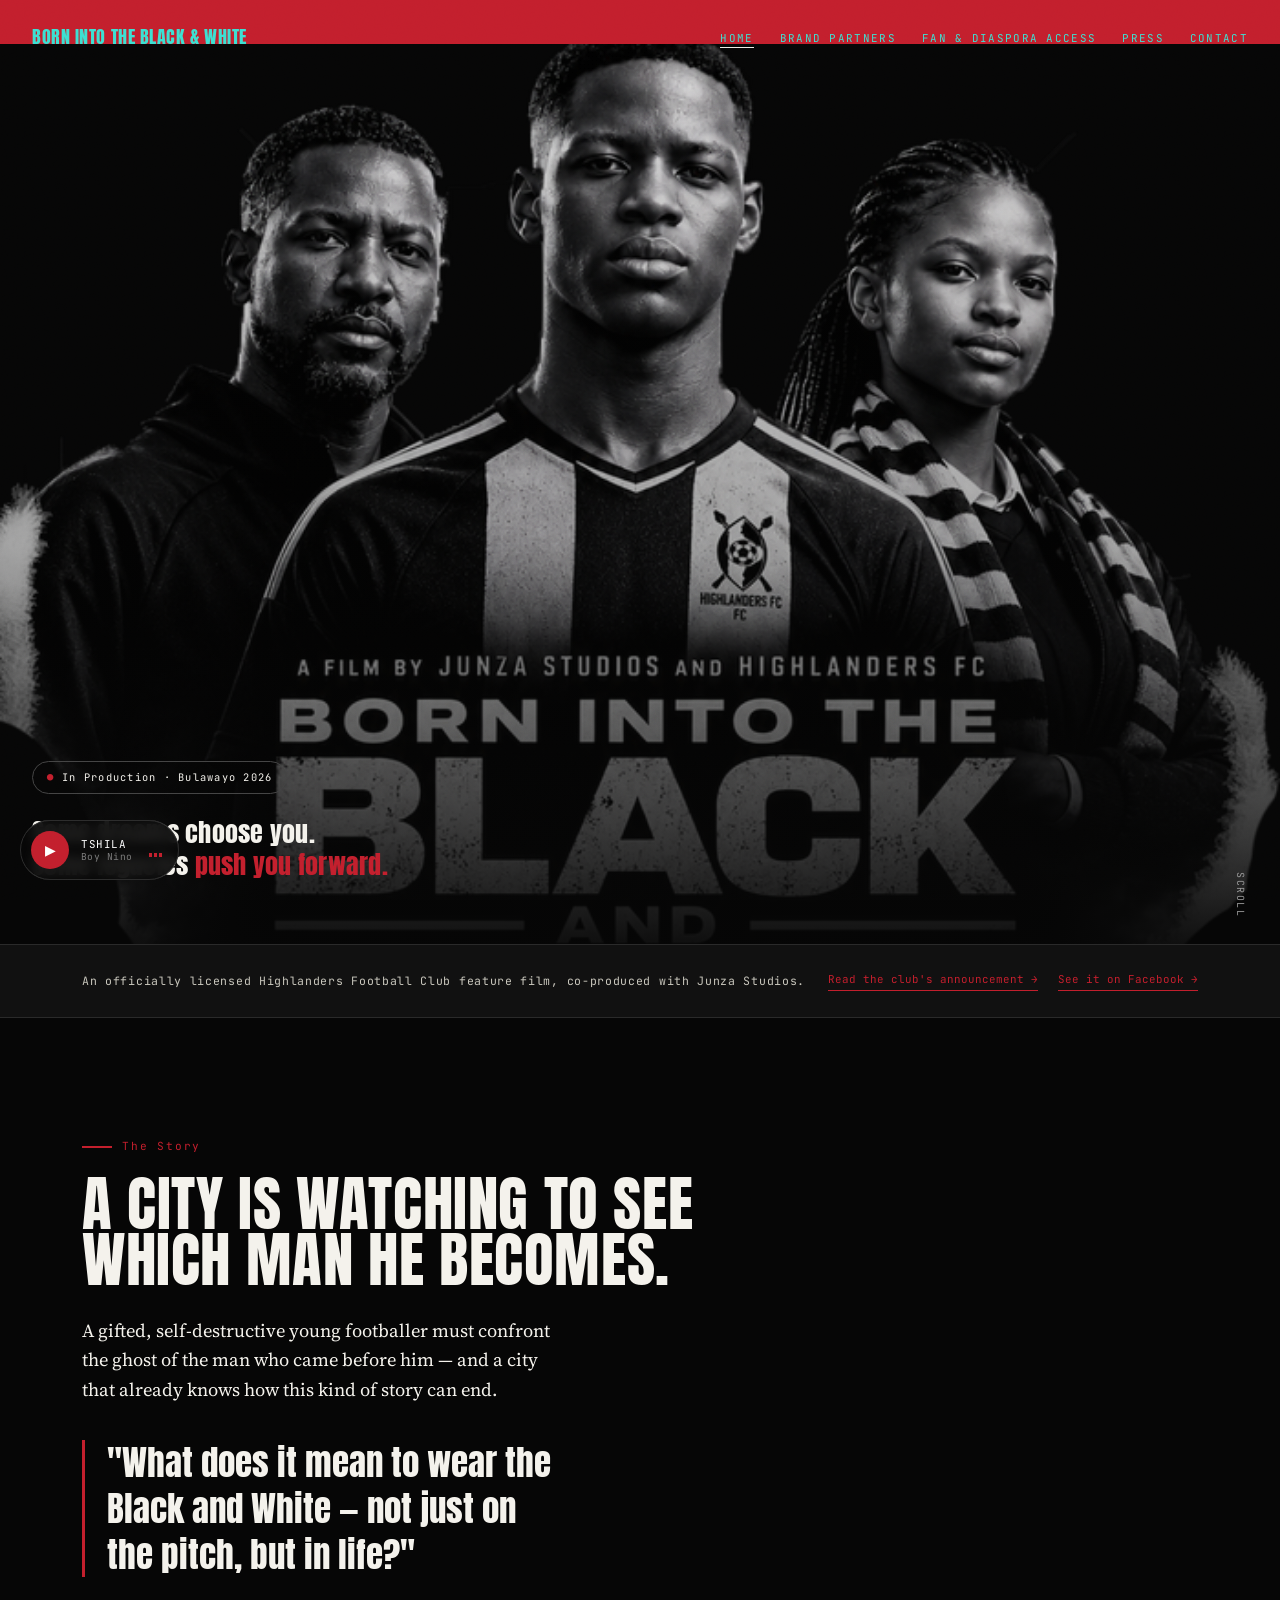
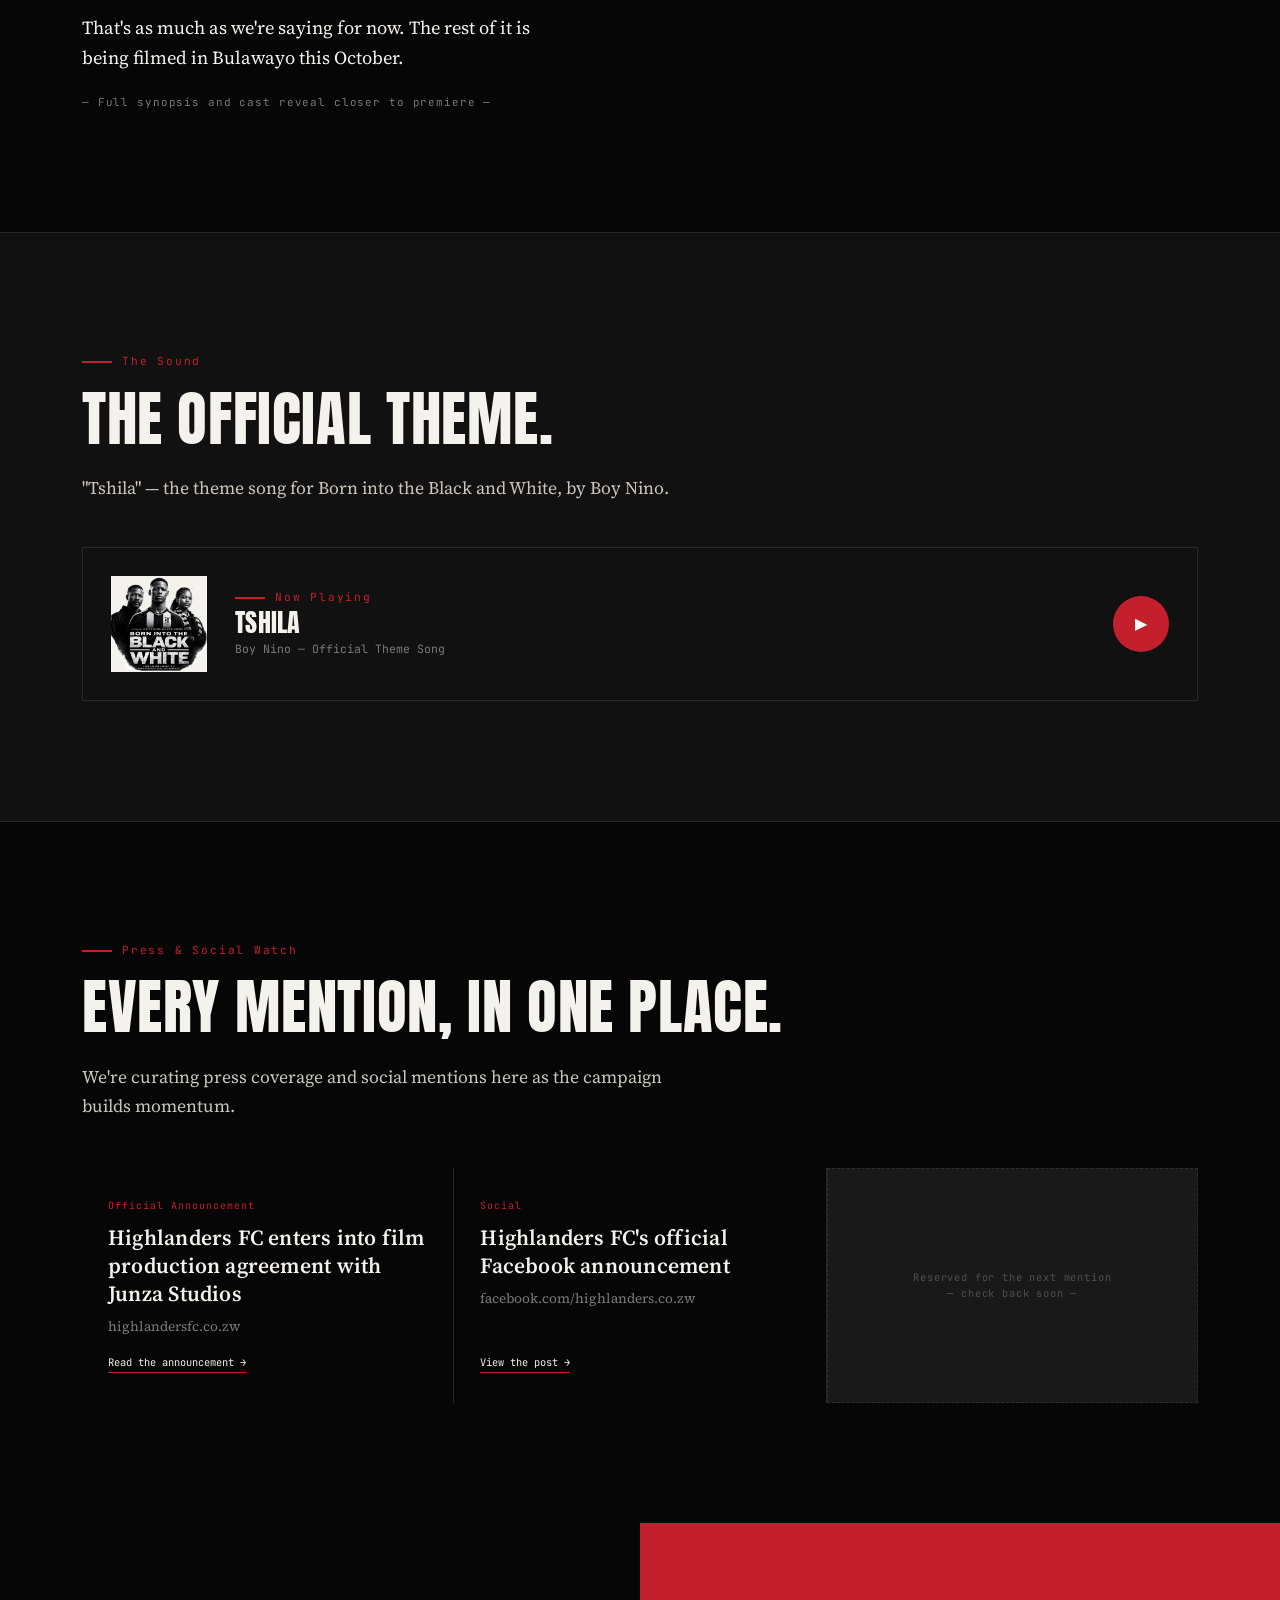
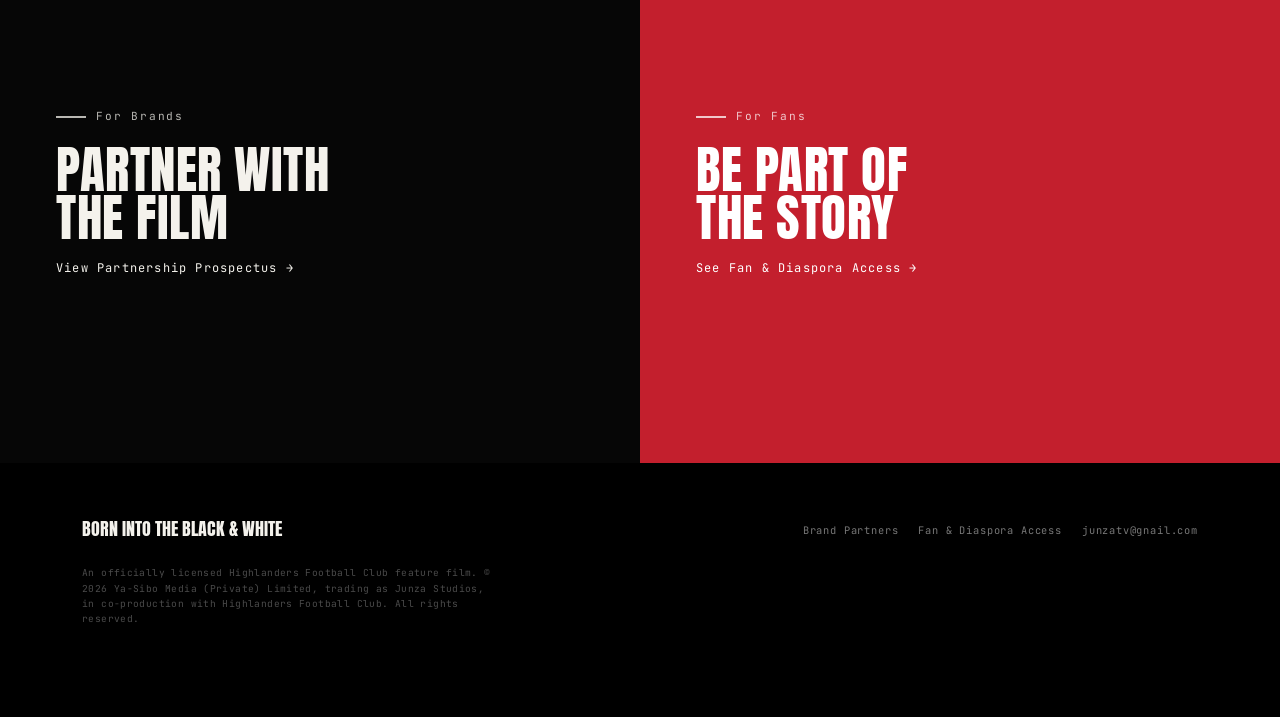
==== index.html @ b7663423 "Add files via upload" ====
<!DOCTYPE html>
<html lang="en">
<head>
<meta charset="UTF-8">
<meta name="viewport" content="width=device-width, initial-scale=1.0">
<title>Born into the Black and White — A Film</title>
<meta name="description" content="An officially licensed Highlanders FC feature film. Some dreams choose you. Some legacies push you forward.">
<link rel="stylesheet" href="style.css">
</head>
<body>

<nav class="site-nav">
  <div class="brand">BORN INTO THE BLACK &amp; WHITE</div>
  <ul>
    <li><a href="index.html" class="active">Home</a></li>
    <li><a href="partners.html">Brand Partners</a></li>
    <li><a href="fan-access.html">Fan &amp; Diaspora Access</a></li>
    <li><a href="index.html#press">Press</a></li>
    <li><a href="index.html#contact">Contact</a></li>
  </ul>
  <button class="menu-toggle" aria-label="Menu">MENU</button>
</nav>

<div class="ticker" aria-hidden="true">
  <div class="ticker-track">
    <span>OFFICIALLY LICENSED HIGHLANDERS FC PRODUCTION</span>
    <span>★</span>
    <span>IN PRODUCTION — BULAWAYO, ZIMBABWE</span>
    <span>★</span>
    <span>PRINCIPAL PHOTOGRAPHY — OCTOBER 2026</span>
    <span>★</span>
    <span>A JUNZA STUDIOS × HIGHLANDERS FC FILM</span>
    <span>★</span>
  </div>
</div>

<!-- HERO -->
<header class="hero">
  <div class="hero-media">
    <img src="assets/poster.png" alt="Born into the Black and White — official artwork" loading="eager">
  </div>
  <div class="hero-content">
    <span class="badge">In Production · Bulawayo 2026</span>
    <p class="hero-tagline">Some dreams choose you.<br>Some legacies <em>push you forward.</em></p>
  </div>
  <div class="scroll-cue mono">Scroll</div>
</header>

<!-- TRUST STRIP -->
<div class="trust">
  <div class="wrap">
    <p>An officially licensed Highlanders Football Club feature film, co-produced with Junza Studios.</p>
    <div class="links">
      <a href="https://highlandersfc.co.zw/news/highlanders-fc-enters-into-film-production-agreement-with-junza-studios" target="_blank" rel="noopener">Read the club's announcement →</a>
      <a href="https://www.facebook.com/highlanders.co.zw/posts/highlanders-fc-enters-into-film-production-agreement-with-junza-studiosread-more/1788392476056149/" target="_blank" rel="noopener">See it on Facebook →</a>
    </div>
  </div>
</div>

<!-- THE STORY (deliberately withheld) -->
<section id="story">
  <div class="wrap">
    <div class="eyebrow">The Story</div>
    <h2 class="section-title">A city is watching to see which man he becomes.</h2>
    <div class="story-copy">
      <p>A gifted, self-destructive young footballer must confront the ghost of the man who came before him — and a city that already knows how this kind of story can end.</p>
      <p class="theme-q">"What does it mean to wear the Black and White — not just on the pitch, but in life?"</p>
      <p>That's as much as we're saying for now. The rest of it is being filmed in Bulawayo this October.</p>
      <div class="veil-note">— Full synopsis and cast reveal closer to premiere —</div>
    </div>
  </div>
</section>

<!-- THE SOUND -->
<section style="background:var(--ink-2);border-top:1px solid var(--line);border-bottom:1px solid var(--line);">
  <div class="wrap">
    <div class="eyebrow">The Sound</div>
    <h2 class="section-title">The official theme.</h2>
    <p class="lede">"Tshila" — the theme song for Born into the Black and White, by Boy Nino.</p>
    <div class="sound-card">
      <div class="sound-art"><img src="assets/poster.png" alt=""></div>
      <div class="sound-info">
        <div class="eyebrow" style="margin-bottom:4px;">Now Playing</div>
        <h3>Tshila</h3>
        <p>Boy Nino — Official Theme Song</p>
      </div>
      <button class="big-play" data-play-theme aria-label="Play theme song">▶</button>
    </div>
  </div>
</section>

<!-- PRESS / SOCIAL WATCH -->
<section id="press">
  <div class="wrap">
    <div class="eyebrow">Press &amp; Social Watch</div>
    <h2 class="section-title">Every mention, in one place.</h2>
    <p class="lede">We're curating press coverage and social mentions here as the campaign builds momentum.</p>
    <div class="press-grid">
      <a class="press-card" href="https://highlandersfc.co.zw/news/highlanders-fc-enters-into-film-production-agreement-with-junza-studios" target="_blank" rel="noopener">
        <div>
          <div class="kind">Official Announcement</div>
          <h3>Highlanders FC enters into film production agreement with Junza Studios</h3>
          <p>highlandersfc.co.zw</p>
        </div>
        <div class="src">Read the announcement →</div>
      </a>
      <a class="press-card" href="https://www.facebook.com/highlanders.co.zw/posts/highlanders-fc-enters-into-film-production-agreement-with-junza-studiosread-more/1788392476056149/" target="_blank" rel="noopener">
        <div>
          <div class="kind">Social</div>
          <h3>Highlanders FC's official Facebook announcement</h3>
          <p>facebook.com/highlanders.co.zw</p>
        </div>
        <div class="src">View the post →</div>
      </a>
      <div class="press-card placeholder">
        <p>Reserved for the next mention<br>— check back soon —</p>
      </div>
    </div>
  </div>
</section>

<!-- SPLIT CTA -->
<div class="split-cta">
  <a href="partners.html" class="brands">
    <div class="eyebrow">For Brands</div>
    <h3>Partner With<br>The Film</h3>
    <div class="arrow">View Partnership Prospectus →</div>
  </a>
  <a href="fan-access.html" class="fans">
    <div class="eyebrow">For Fans</div>
    <h3>Be Part Of<br>The Story</h3>
    <div class="arrow">See Fan &amp; Diaspora Access →</div>
  </a>
</div>

<footer id="contact">
  <div class="wrap">
    <div class="footer-row">
      <div class="brand">BORN INTO THE BLACK &amp; WHITE</div>
      <ul>
        <li><a href="partners.html">Brand Partners</a></li>
        <li><a href="fan-access.html">Fan &amp; Diaspora Access</a></li>
        <li><a href="mailto:junzatv@gnail.com">junzatv@gnail.com</a></li>
      </ul>
    </div>
    <div class="fine">An officially licensed Highlanders Football Club feature film. © 2026 Ya-Sibo Media (Private) Limited, trading as Junza Studios, in co-production with Highlanders Football Club. All rights reserved.</div>
  </div>
</footer>

<div class="player" id="player">
  <button id="player-toggle" aria-label="Play theme song"><span id="player-icon">▶</span></button>
  <div class="meta">
    <span class="track">TSHILA</span>
    <span class="artist">Boy Nino</span>
  </div>
  <div class="eq"><span></span><span></span><span></span></div>
  <audio id="theme-audio" src="assets/theme-song.mp3" preload="none"></audio>
</div>

<script src="script.js"></script>
</body>
</html>
---- style.css ----
@import url('https://fonts.googleapis.com/css2?family=Anton&family=Source+Serif+4:ital,opsz,wght@0,8..60,400;0,8..60,500;0,8..60,600;1,8..60,400&family=JetBrains+Mono:wght@400;500;700&display=swap');

:root{
  --ink:#060606;
  --ink-2:#111111;
  --paper:#f4f2ec;
  --paper-dim:#e6e3d8;
  --blood:#c31f2d;
  --blood-deep:#8f1620;
  --steel:#7a7a7a;
  --line:#2a2a2a;
  --line-light:#d8d5c8;
}
*{box-sizing:border-box;margin:0;padding:0;}
html{scroll-behavior:smooth;}
body{
  background:var(--ink);
  color:var(--paper);
  font-family:'Source Serif 4', serif;
  line-height:1.6;
  overflow-x:hidden;
}
h1,h2,h3,.display{
  font-family:'Anton', sans-serif;
  letter-spacing:0.01em;
  line-height:0.92;
  font-weight:400;
  text-transform:uppercase;
}
.mono{
  font-family:'JetBrains Mono', monospace;
  letter-spacing:0.1em;
  text-transform:uppercase;
}
a{color:inherit;text-decoration:none;}
img{max-width:100%;display:block;}
.wrap{max-width:1180px;margin:0 auto;padding:0 32px;}
@media (max-width:640px){ .wrap{padding:0 20px;} }

/* film-grain overlay */
body::before{
  content:'';position:fixed;inset:0;pointer-events:none;z-index:200;opacity:0.05;
  background-image:url("data:image/svg+xml,%3Csvg xmlns='http://www.w3.org/2000/svg' width='120' height='120'%3E%3Cfilter id='n'%3E%3CfeTurbulence type='fractalNoise' baseFrequency='0.9' numOctaves='2' stitchTiles='stitch'/%3E%3C/filter%3E%3Crect width='100%25' height='100%25' filter='url(%23n)'/%3E%3C/svg%3E");
  mix-blend-mode:overlay;
}

/* ---------- NAV ---------- */
nav.site-nav{
  position:fixed;top:0;left:0;right:0;z-index:100;
  display:flex;align-items:center;justify-content:space-between;
  padding:22px 32px;
  mix-blend-mode:difference;
  color:#fff;
}
nav.site-nav .brand{font-family:'Anton';font-size:1.15rem;letter-spacing:0.03em;}
nav.site-nav ul{display:flex;gap:26px;list-style:none;}
nav.site-nav a{font-family:'JetBrains Mono';font-size:0.68rem;letter-spacing:0.12em;text-transform:uppercase;}
nav.site-nav a.active{border-bottom:1px solid var(--paper);padding-bottom:2px;}
nav.site-nav .menu-toggle{display:none;background:none;border:none;color:#fff;font-family:'JetBrains Mono';font-size:0.68rem;cursor:pointer;}
@media (max-width:780px){
  nav.site-nav ul{display:none;}
  nav.site-nav .menu-toggle{display:block;}
}

/* ---------- TICKER ---------- */
.ticker{
  position:relative;z-index:20;background:var(--blood);color:#fff;
  overflow:hidden;white-space:nowrap;padding:9px 0;
}
.ticker-track{display:inline-block;padding-left:100%;animation:ticker 32s linear infinite;}
.ticker span{font-family:'JetBrains Mono';font-size:0.7rem;letter-spacing:0.12em;margin-right:48px;}
@keyframes ticker{ from{transform:translateX(0);} to{transform:translateX(-100%);} }
@media (prefers-reduced-motion: reduce){ .ticker-track{animation:none;} }

/* ---------- ELEMENT SCAFFOLD ---------- */
section{padding:120px 0;position:relative;}
.eyebrow{
  font-family:'JetBrains Mono';font-size:0.7rem;letter-spacing:0.16em;
  color:var(--blood);margin-bottom:20px;display:flex;align-items:center;gap:10px;
}
.eyebrow::before{content:'';width:30px;height:2px;background:var(--blood);display:inline-block;}
.section-title{font-size:clamp(2.1rem,5.5vw,3.8rem);margin-bottom:28px;max-width:760px;}
.lede{font-size:1.1rem;max-width:620px;color:#c9c7bd;}
.on-paper .lede{color:#454338;}
.on-paper{background:var(--paper);color:var(--ink);}
.on-paper .section-title{color:var(--ink);}

/* ---------- MINI PLAYER (persists across pages) ---------- */
.player{
  position:fixed;left:20px;bottom:20px;z-index:150;
  display:flex;align-items:center;gap:12px;
  background:rgba(6,6,6,0.88);backdrop-filter:blur(6px);
  border:1px solid #2c2c2c;padding:10px 16px 10px 10px;
  border-radius:999px;
}
.player button{
  width:38px;height:38px;border-radius:50%;border:none;background:var(--blood);color:#fff;
  cursor:pointer;font-size:0.85rem;display:flex;align-items:center;justify-content:center;flex-shrink:0;
}
.player button:focus-visible{outline:2px solid #fff;outline-offset:2px;}
.player .meta{display:flex;flex-direction:column;line-height:1.15;}
.player .meta .track{font-family:'JetBrains Mono';font-size:0.68rem;letter-spacing:0.05em;color:#fff;}
.player .meta .artist{font-family:'JetBrains Mono';font-size:0.6rem;letter-spacing:0.05em;color:var(--steel);}
.eq{display:flex;align-items:flex-end;gap:2px;height:14px;margin-left:4px;}
.eq span{width:3px;background:var(--blood);height:4px;animation:eq 0.9s ease-in-out infinite;}
.eq span:nth-child(2){animation-delay:0.15s;}
.eq span:nth-child(3){animation-delay:0.3s;}
.player.playing .eq span{animation-play-state:running;}
.player:not(.playing) .eq span{animation-play-state:paused;height:4px;}
@keyframes eq{ 0%,100%{height:4px;} 50%{height:14px;} }

/* ---------- HERO (index) ---------- */
.hero{
  position:relative;min-height:100svh;display:flex;align-items:flex-end;
  background:var(--ink);overflow:hidden;
}
.hero-media{
  position:absolute;inset:0;z-index:1;
}
.hero-media img, .hero-media video{
  width:100%;height:100%;object-fit:cover;object-position:center 15%;
  animation:kenburns 24s ease-in-out infinite alternate;
}
@keyframes kenburns{ from{transform:scale(1);} to{transform:scale(1.08);} }
.hero-media::after{
  content:'';position:absolute;inset:0;
  background:linear-gradient(180deg, rgba(6,6,6,0.15) 0%, rgba(6,6,6,0.35) 55%, rgba(6,6,6,0.96) 100%);
}
.hero-content{position:relative;z-index:5;padding:0 32px 64px;width:100%;}
.hero-content .badge{
  display:inline-flex;align-items:center;gap:8px;font-family:'JetBrains Mono';
  font-size:0.65rem;letter-spacing:0.12em;color:var(--paper);border:1px solid #444;
  padding:7px 14px;border-radius:999px;margin-bottom:22px;
}
.hero-content .badge::before{content:'●';color:var(--blood);}
.hero-tagline{font-family:'Anton';font-size:clamp(1.1rem,2.6vw,1.6rem);color:var(--paper);
  max-width:640px;letter-spacing:0.01em;text-transform:none;line-height:1.25;font-style:normal;}
.hero-tagline em{color:var(--blood);font-style:normal;}
.scroll-cue{
  position:absolute;bottom:26px;right:32px;z-index:5;
  font-family:'JetBrains Mono';font-size:0.62rem;letter-spacing:0.16em;color:#999;
  writing-mode:vertical-rl;
}
@media (max-width:640px){ .scroll-cue{display:none;} }

/* ---------- TRUST STRIP ---------- */
.trust{background:var(--ink-2);border-top:1px solid var(--line);border-bottom:1px solid var(--line);padding:26px 0;}
.trust .wrap{display:flex;align-items:center;justify-content:space-between;flex-wrap:wrap;gap:18px;}
.trust p{font-family:'JetBrains Mono';font-size:0.72rem;letter-spacing:0.06em;color:#c9c7bd;}
.trust .links{display:flex;gap:20px;flex-wrap:wrap;}
.trust .links a{font-family:'JetBrains Mono';font-size:0.68rem;color:var(--blood);border-bottom:1px solid var(--blood);padding-bottom:2px;}

/* ---------- STORY (teaser, minimal) ---------- */
.story-copy{max-width:60ch;}
.story-copy p{font-size:1.15rem;margin-bottom:22px;}
.story-copy .theme-q{font-family:'Anton';font-size:clamp(1.5rem,3vw,2.2rem);text-transform:none;
  color:var(--paper);border-left:3px solid var(--blood);padding-left:22px;margin:36px 0;line-height:1.3;}
.veil-note{font-family:'JetBrains Mono';font-size:0.68rem;letter-spacing:0.08em;color:var(--steel);margin-top:20px;}

/* ---------- SOUND / MUSIC CARD ---------- */
.sound-card{
  display:flex;align-items:center;gap:28px;background:var(--ink-2);border:1px solid var(--line);
  padding:28px;margin-top:44px;flex-wrap:wrap;
}
.sound-art{width:96px;height:96px;flex-shrink:0;background:var(--paper);overflow:hidden;}
.sound-art img{width:100%;height:100%;object-fit:cover;}
.sound-info{flex:1;min-width:200px;}
.sound-info .eyebrow{margin-bottom:8px;}
.sound-info h3{font-size:1.6rem;}
.sound-info p{font-family:'JetBrains Mono';font-size:0.72rem;color:var(--steel);margin-top:6px;}
.big-play{
  width:56px;height:56px;border-radius:50%;background:var(--blood);border:none;color:#fff;
  font-size:1rem;cursor:pointer;flex-shrink:0;
}
.big-play:focus-visible{outline:2px solid #fff;outline-offset:2px;}

/* ---------- SOCIAL WATCH / PRESS WALL ---------- */
.press-grid{display:grid;grid-template-columns:repeat(3,1fr);gap:1px;background:var(--line);margin-top:48px;}
.press-card{background:var(--ink);padding:30px 26px;min-height:190px;display:flex;flex-direction:column;justify-content:space-between;}
.press-card .kind{font-family:'JetBrains Mono';font-size:0.62rem;color:var(--blood);letter-spacing:0.1em;}
.press-card h3{font-size:1.35rem;margin:10px 0 8px;text-transform:none;font-family:'Source Serif 4';font-weight:600;line-height:1.3;}
.press-card p{font-size:0.85rem;color:var(--steel);}
.press-card .src{margin-top:16px;font-family:'JetBrains Mono';font-size:0.65rem;color:var(--paper);border-bottom:1px solid var(--blood);align-self:flex-start;padding-bottom:2px;}
.press-card.placeholder{opacity:0.45;border:1px dashed #333;justify-content:center;align-items:center;text-align:center;}
.press-card.placeholder p{font-family:'JetBrains Mono';font-size:0.65rem;letter-spacing:0.08em;}
@media (max-width:900px){ .press-grid{grid-template-columns:1fr 1fr;} }
@media (max-width:600px){ .press-grid{grid-template-columns:1fr;} }

/* ---------- SPLIT CTA ---------- */
.split-cta{display:grid;grid-template-columns:1fr 1fr;min-height:60vh;}
.split-cta a{
  display:flex;flex-direction:column;justify-content:center;padding:60px 56px;
  position:relative;overflow:hidden;transition:padding-left 0.3s;
}
.split-cta a:hover{padding-left:72px;}
.split-cta a.brands{background:var(--ink);color:var(--paper);}
.split-cta a.fans{background:var(--blood);color:#fff;}
.split-cta .eyebrow{color:inherit;opacity:0.75;}
.split-cta .eyebrow::before{background:currentColor;}
.split-cta h3{font-size:clamp(2rem,5vw,3.2rem);}
.split-cta .arrow{margin-top:18px;font-family:'JetBrains Mono';font-size:0.75rem;letter-spacing:0.1em;}
@media (max-width:780px){ .split-cta{grid-template-columns:1fr;} }

/* ---------- FOOTER ---------- */
footer{background:#000;color:#777;padding:52px 0 90px;}
.footer-row{display:flex;justify-content:space-between;align-items:center;flex-wrap:wrap;gap:16px;}
footer .brand{font-family:'Anton';font-size:1.1rem;color:var(--paper);}
footer ul{list-style:none;display:flex;gap:20px;flex-wrap:wrap;}
footer a{font-family:'JetBrains Mono';font-size:0.65rem;letter-spacing:0.08em;}
footer .fine{font-family:'JetBrains Mono';font-size:0.6rem;color:#4a4a4a;margin-top:22px;letter-spacing:0.04em;max-width:70ch;}

/* ---------- SUB-PAGE HERO (partners / fan-access) ---------- */
.subhero{
  padding:170px 0 70px;background:var(--ink);border-bottom:1px solid var(--line);
}
.subhero .section-title{margin-bottom:18px;}

/* ---------- TABLES ---------- */
.data-table{width:100%;border-collapse:collapse;margin-top:32px;}
.data-table th, .data-table td{text-align:left;padding:16px 18px;border-bottom:1px solid var(--line-light);font-size:0.92rem;}
.on-paper .data-table th, .on-paper .data-table td{border-bottom:1px solid #d3d0c2;}
.data-table th{font-family:'JetBrains Mono';font-size:0.62rem;letter-spacing:0.1em;color:var(--blood);text-transform:uppercase;}
.data-table td.phase{font-family:'Anton';font-size:1.1rem;text-transform:uppercase;}

/* ---------- TIER / PACKAGE CARDS with price-reveal ---------- */
.tier-grid{display:grid;grid-template-columns:repeat(2,1fr);gap:1px;background:var(--line-light);margin-top:44px;}
.tier-grid.single{grid-template-columns:1fr;}
.tier-card{background:var(--paper);padding:34px;display:flex;flex-direction:column;gap:14px;}
.tier-card .tier-name{font-size:1.7rem;}
.tier-card .tier-for{font-family:'JetBrains Mono';font-size:0.65rem;color:var(--blood);letter-spacing:0.08em;}
.tier-card p.desc{font-size:0.95rem;color:#3a382e;}
.tier-card .cap{font-family:'JetBrains Mono';font-size:0.6rem;color:var(--steel);letter-spacing:0.06em;}
.reveal-row{display:flex;align-items:center;gap:14px;margin-top:auto;padding-top:10px;border-top:1px dashed #c9c6b8;}
.reveal-btn{
  font-family:'JetBrains Mono';font-size:0.65rem;letter-spacing:0.08em;text-transform:uppercase;
  background:var(--ink);color:var(--paper);border:none;padding:10px 16px;cursor:pointer;
}
.reveal-btn:focus-visible{outline:2px solid var(--blood);outline-offset:2px;}
.price-value{font-family:'JetBrains Mono';font-size:1rem;color:var(--blood);display:none;}
.price-value.shown{display:inline;}
.reveal-btn.used{display:none;}
@media (max-width:780px){ .tier-grid{grid-template-columns:1fr;} }

/* cumulative note */
.cumulative-note{font-family:'JetBrains Mono';font-size:0.68rem;color:var(--steel);letter-spacing:0.05em;margin-top:14px;}

/* ---------- DOWNLOADS ---------- */
.downloads{background:var(--ink-2);}
.dl-grid{display:grid;grid-template-columns:repeat(auto-fit,minmax(240px,1fr));gap:1px;background:var(--line);margin-top:40px;}
.dl-card{background:var(--ink);padding:30px 26px;display:flex;flex-direction:column;gap:14px;}
.dl-card .dl-icon{font-family:'JetBrains Mono';font-size:0.65rem;color:var(--blood);}
.dl-card h3{font-size:1.4rem;}
.dl-card p{font-size:0.85rem;color:var(--steel);}
.dl-card a.dl-btn{
  margin-top:auto;font-family:'JetBrains Mono';font-size:0.68rem;letter-spacing:0.08em;
  background:var(--blood);color:#fff;padding:12px 16px;text-align:center;
}
.dl-card.soon{opacity:0.5;}
.dl-card.soon a.dl-btn{background:#333;pointer-events:none;}

/* ---------- FORM ---------- */
.contact-block{background:var(--ink);}
form.inline-form{display:flex;flex-direction:column;gap:18px;max-width:520px;margin-top:36px;}
.field label{font-family:'JetBrains Mono';font-size:0.62rem;letter-spacing:0.1em;color:var(--blood);display:block;margin-bottom:8px;}
.field input, .field select, .field textarea{
  width:100%;background:transparent;border:none;border-bottom:1px solid #3a3a3a;
  color:var(--paper);font-family:'Source Serif 4';font-size:1rem;padding:10px 2px;
}
.field input:focus, .field select:focus, .field textarea:focus{ outline:none;border-bottom:1px solid var(--blood); }
.field select option{color:#000;}
button.submit{
  margin-top:6px;align-self:flex-start;background:var(--blood);color:#fff;border:none;
  font-family:'JetBrains Mono';font-size:0.72rem;letter-spacing:0.1em;text-transform:uppercase;
  padding:15px 28px;cursor:pointer;
}
button.submit:focus-visible{outline:2px solid #fff;outline-offset:2px;}
.form-status{font-family:'JetBrains Mono';font-size:0.7rem;color:var(--steel);min-height:1.2em;}
.contact-people{margin-top:40px;display:flex;gap:40px;flex-wrap:wrap;}
.contact-people .who{font-family:'JetBrains Mono';font-size:0.75rem;line-height:1.9;}
.contact-people .who b{color:var(--blood);display:block;font-size:0.65rem;letter-spacing:0.08em;}

@media (prefers-reduced-motion: reduce){
  html{scroll-behavior:auto;}
  .hero-media img, .hero-media video{animation:none;}
}
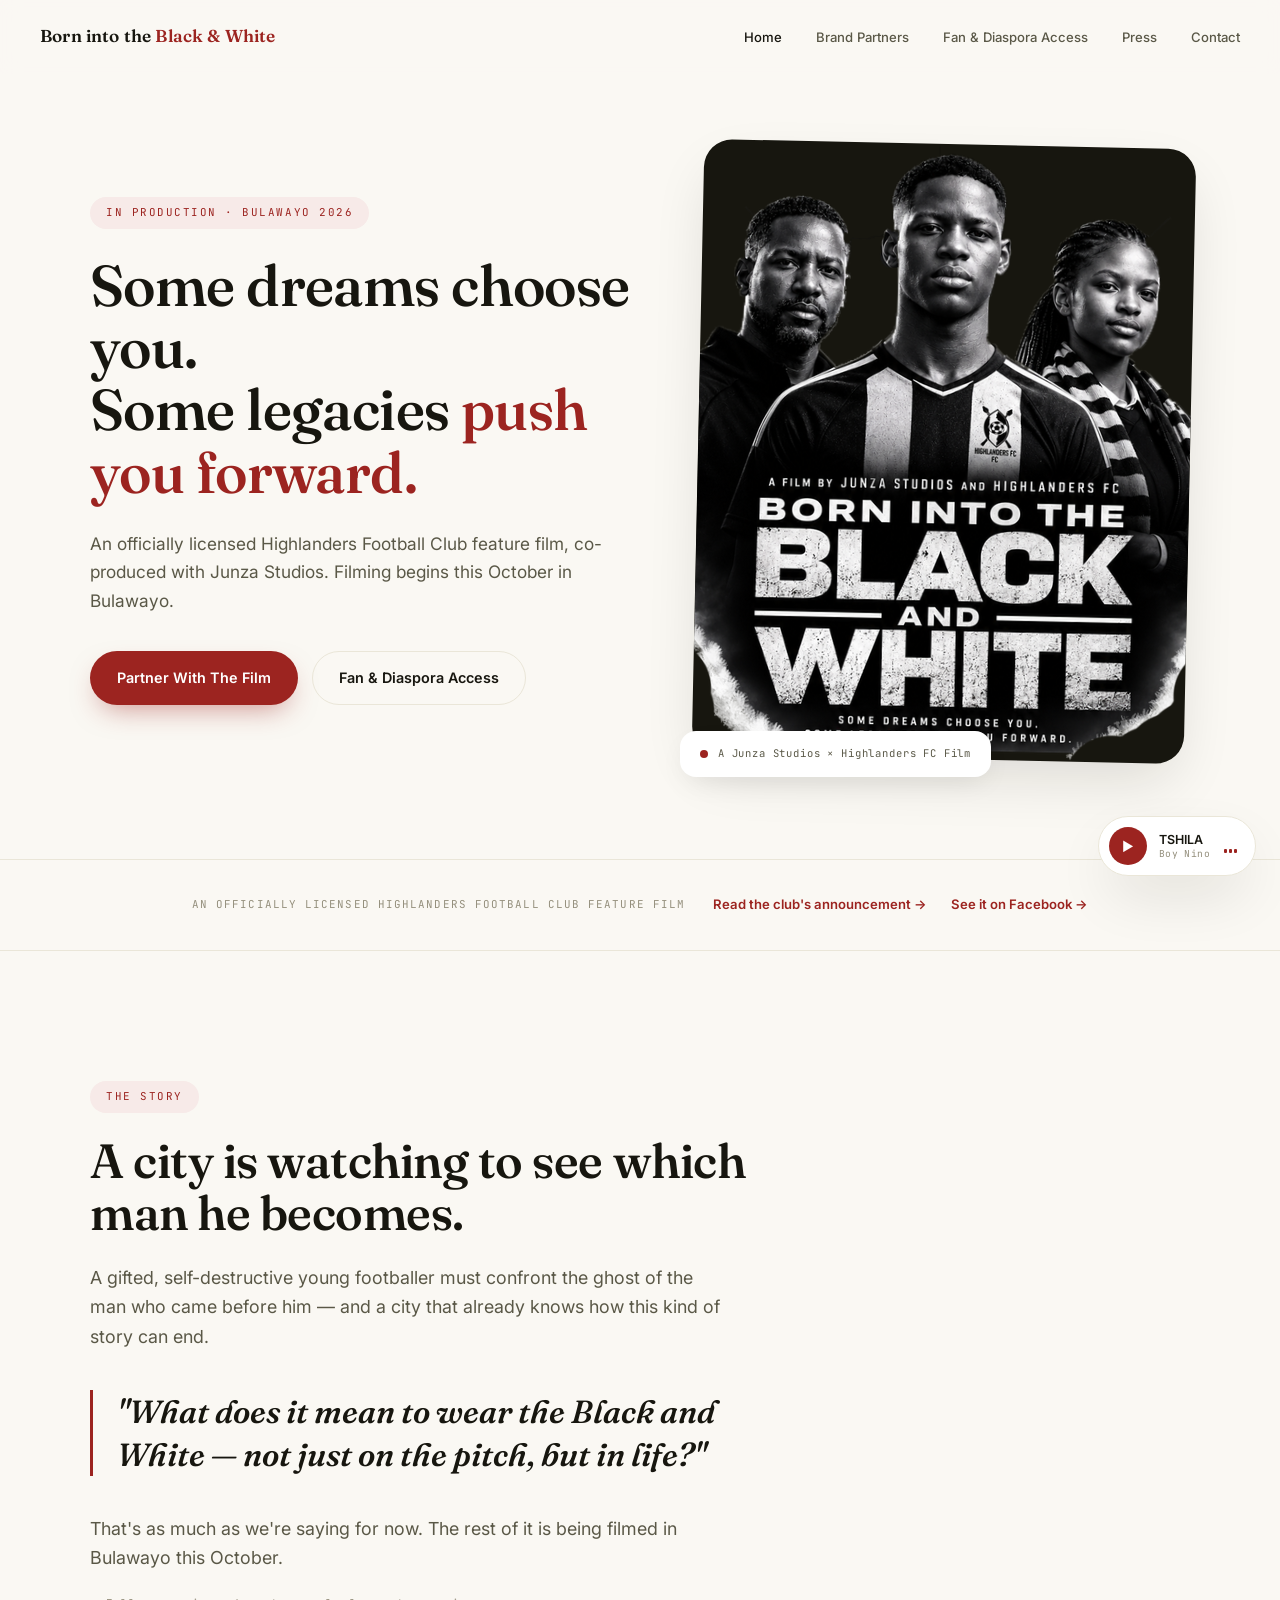
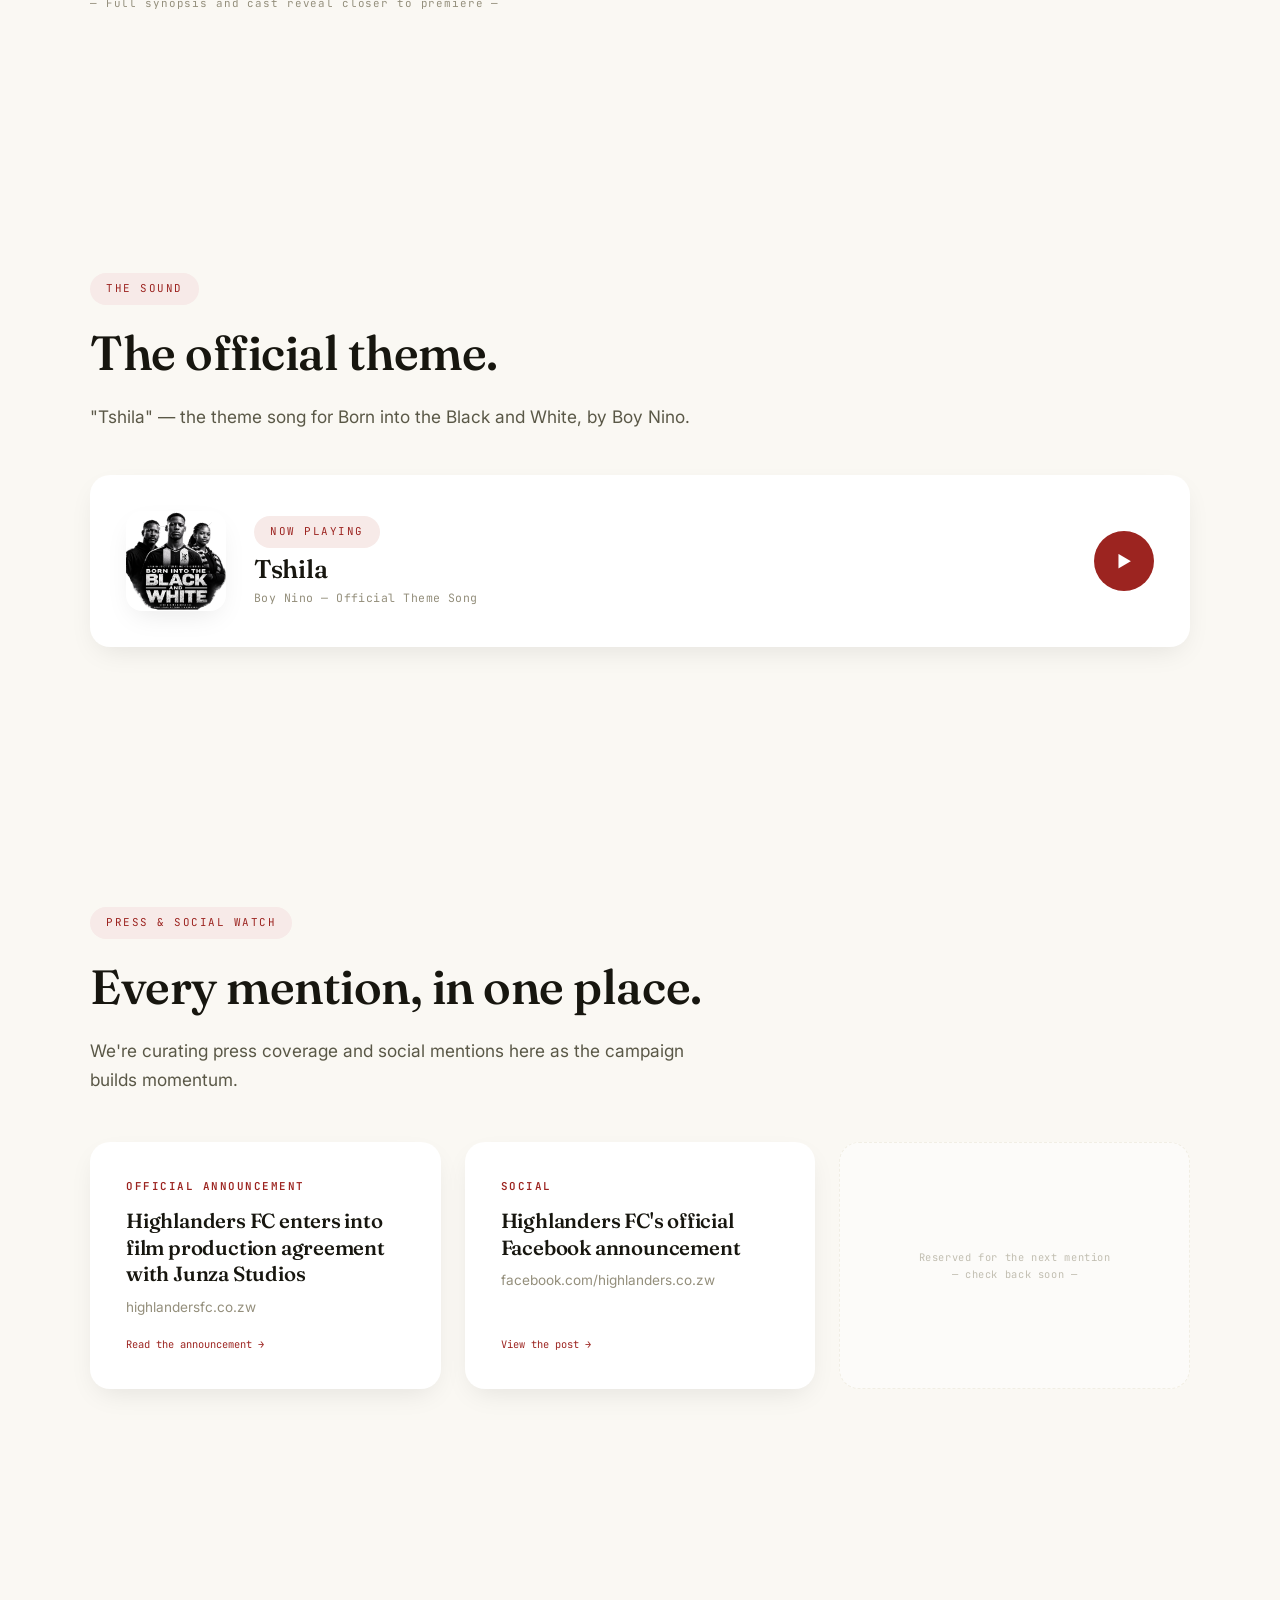
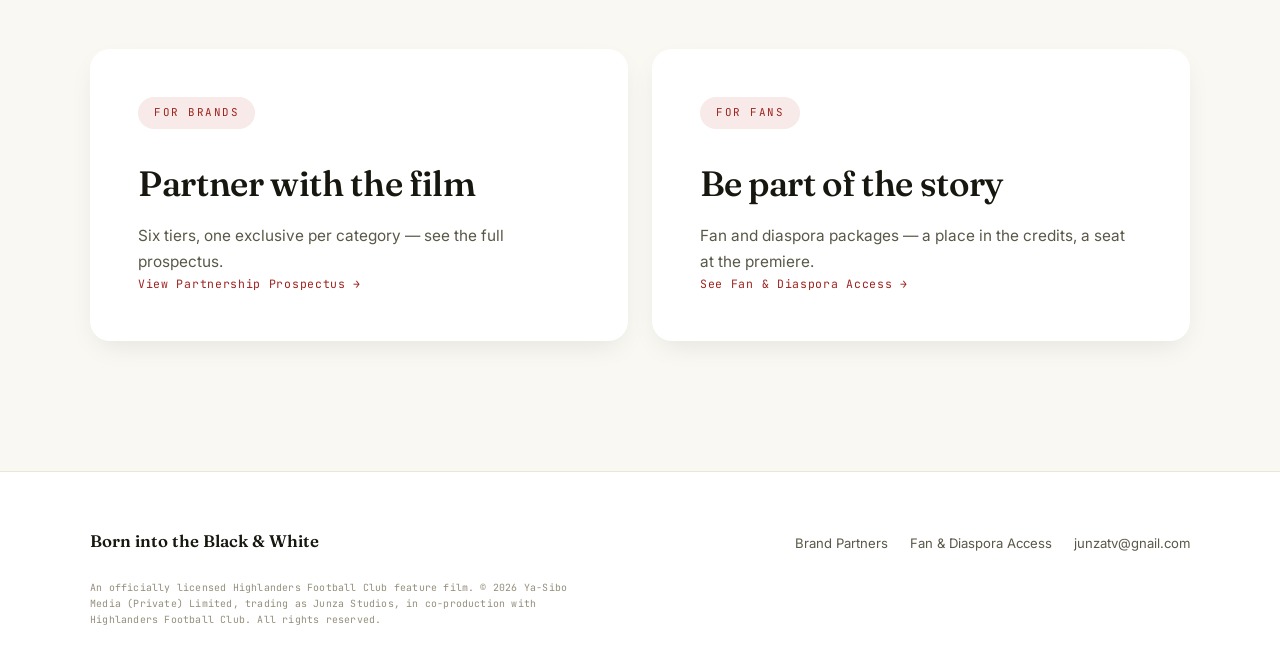
==== commit 8cc4db52: "Add files via upload" ====
--- a/index.html
+++ b/index.html
@@ -10,7 +10,7 @@
 <body>
 
 <nav class="site-nav">
-  <div class="brand">BORN INTO THE BLACK &amp; WHITE</div>
+  <div class="brand">Born into the <span>Black &amp; White</span></div>
   <ul>
     <li><a href="index.html" class="active">Home</a></li>
     <li><a href="partners.html">Brand Partners</a></li>
@@ -21,35 +21,29 @@
   <button class="menu-toggle" aria-label="Menu">MENU</button>
 </nav>
 
-<div class="ticker" aria-hidden="true">
-  <div class="ticker-track">
-    <span>OFFICIALLY LICENSED HIGHLANDERS FC PRODUCTION</span>
-    <span>★</span>
-    <span>IN PRODUCTION — BULAWAYO, ZIMBABWE</span>
-    <span>★</span>
-    <span>PRINCIPAL PHOTOGRAPHY — OCTOBER 2026</span>
-    <span>★</span>
-    <span>A JUNZA STUDIOS × HIGHLANDERS FC FILM</span>
-    <span>★</span>
-  </div>
-</div>
-
 <!-- HERO -->
 <header class="hero">
-  <div class="hero-media">
-    <img src="assets/poster.png" alt="Born into the Black and White — official artwork" loading="eager">
+  <div class="wrap">
+    <div class="hero-copy reveal">
+      <span class="eyebrow">In Production · Bulawayo 2026</span>
+      <h1>Some dreams choose you.<br>Some legacies <em>push you forward.</em></h1>
+      <p class="lede">An officially licensed Highlanders Football Club feature film, co-produced with Junza Studios. Filming begins this October in Bulawayo.</p>
+      <div class="hero-actions">
+        <a href="partners.html" class="btn btn-primary">Partner With The Film</a>
+        <a href="fan-access.html" class="btn btn-outline">Fan &amp; Diaspora Access</a>
+      </div>
+    </div>
+    <div class="hero-art reveal">
+      <div class="frame"><img src="assets/poster.png" alt="Born into the Black and White — official artwork"></div>
+      <div class="tag-float"><span class="dot"></span><span>A Junza Studios × Highlanders FC Film</span></div>
+    </div>
   </div>
-  <div class="hero-content">
-    <span class="badge">In Production · Bulawayo 2026</span>
-    <p class="hero-tagline">Some dreams choose you.<br>Some legacies <em>push you forward.</em></p>
-  </div>
-  <div class="scroll-cue mono">Scroll</div>
 </header>
 
 <!-- TRUST STRIP -->
-<div class="trust">
+<div class="trust reveal">
   <div class="wrap">
-    <p>An officially licensed Highlanders Football Club feature film, co-produced with Junza Studios.</p>
+    <p>An officially licensed Highlanders Football Club feature film</p>
     <div class="links">
       <a href="https://highlandersfc.co.zw/news/highlanders-fc-enters-into-film-production-agreement-with-junza-studios" target="_blank" rel="noopener">Read the club's announcement →</a>
       <a href="https://www.facebook.com/highlanders.co.zw/posts/highlanders-fc-enters-into-film-production-agreement-with-junza-studiosread-more/1788392476056149/" target="_blank" rel="noopener">See it on Facebook →</a>
@@ -60,9 +54,9 @@
 <!-- THE STORY (deliberately withheld) -->
 <section id="story">
   <div class="wrap">
-    <div class="eyebrow">The Story</div>
-    <h2 class="section-title">A city is watching to see which man he becomes.</h2>
-    <div class="story-copy">
+    <div class="eyebrow reveal">The Story</div>
+    <h2 class="section-title reveal">A city is watching to see which man he becomes.</h2>
+    <div class="story-copy reveal">
       <p>A gifted, self-destructive young footballer must confront the ghost of the man who came before him — and a city that already knows how this kind of story can end.</p>
       <p class="theme-q">"What does it mean to wear the Black and White — not just on the pitch, but in life?"</p>
       <p>That's as much as we're saying for now. The rest of it is being filmed in Bulawayo this October.</p>
@@ -72,15 +66,15 @@
 </section>
 
 <!-- THE SOUND -->
-<section style="background:var(--ink-2);border-top:1px solid var(--line);border-bottom:1px solid var(--line);">
+<section>
   <div class="wrap">
-    <div class="eyebrow">The Sound</div>
-    <h2 class="section-title">The official theme.</h2>
-    <p class="lede">"Tshila" — the theme song for Born into the Black and White, by Boy Nino.</p>
-    <div class="sound-card">
+    <div class="eyebrow reveal">The Sound</div>
+    <h2 class="section-title reveal">The official theme.</h2>
+    <p class="lede reveal">"Tshila" — the theme song for Born into the Black and White, by Boy Nino.</p>
+    <div class="sound-card card reveal">
       <div class="sound-art"><img src="assets/poster.png" alt=""></div>
       <div class="sound-info">
-        <div class="eyebrow" style="margin-bottom:4px;">Now Playing</div>
+        <div class="eyebrow" style="margin-bottom:8px;">Now Playing</div>
         <h3>Tshila</h3>
         <p>Boy Nino — Official Theme Song</p>
       </div>
@@ -92,27 +86,27 @@
 <!-- PRESS / SOCIAL WATCH -->
 <section id="press">
   <div class="wrap">
-    <div class="eyebrow">Press &amp; Social Watch</div>
-    <h2 class="section-title">Every mention, in one place.</h2>
-    <p class="lede">We're curating press coverage and social mentions here as the campaign builds momentum.</p>
-    <div class="press-grid">
-      <a class="press-card" href="https://highlandersfc.co.zw/news/highlanders-fc-enters-into-film-production-agreement-with-junza-studios" target="_blank" rel="noopener">
+    <div class="eyebrow reveal">Press &amp; Social Watch</div>
+    <h2 class="section-title reveal">Every mention, in one place.</h2>
+    <p class="lede reveal">We're curating press coverage and social mentions here as the campaign builds momentum.</p>
+    <div class="press-grid reveal-stagger">
+      <a class="press-card card" href="https://highlandersfc.co.zw/news/highlanders-fc-enters-into-film-production-agreement-with-junza-studios" target="_blank" rel="noopener">
         <div>
-          <div class="kind">Official Announcement</div>
+          <div class="kind label">Official Announcement</div>
           <h3>Highlanders FC enters into film production agreement with Junza Studios</h3>
-          <p>highlandersfc.co.zw</p>
+          <p class="src-name">highlandersfc.co.zw</p>
         </div>
         <div class="src">Read the announcement →</div>
       </a>
-      <a class="press-card" href="https://www.facebook.com/highlanders.co.zw/posts/highlanders-fc-enters-into-film-production-agreement-with-junza-studiosread-more/1788392476056149/" target="_blank" rel="noopener">
+      <a class="press-card card" href="https://www.facebook.com/highlanders.co.zw/posts/highlanders-fc-enters-into-film-production-agreement-with-junza-studiosread-more/1788392476056149/" target="_blank" rel="noopener">
         <div>
-          <div class="kind">Social</div>
+          <div class="kind label">Social</div>
           <h3>Highlanders FC's official Facebook announcement</h3>
-          <p>facebook.com/highlanders.co.zw</p>
+          <p class="src-name">facebook.com/highlanders.co.zw</p>
         </div>
         <div class="src">View the post →</div>
       </a>
-      <div class="press-card placeholder">
+      <div class="press-card placeholder card">
         <p>Reserved for the next mention<br>— check back soon —</p>
       </div>
     </div>
@@ -120,23 +114,37 @@
 </section>
 
 <!-- SPLIT CTA -->
-<div class="split-cta">
-  <a href="partners.html" class="brands">
-    <div class="eyebrow">For Brands</div>
-    <h3>Partner With<br>The Film</h3>
-    <div class="arrow">View Partnership Prospectus →</div>
-  </a>
-  <a href="fan-access.html" class="fans">
-    <div class="eyebrow">For Fans</div>
-    <h3>Be Part Of<br>The Story</h3>
-    <div class="arrow">See Fan &amp; Diaspora Access →</div>
-  </a>
-</div>
+<section>
+  <div class="wrap">
+    <div class="split-cta reveal-stagger">
+      <a href="partners.html">
+        <div class="card">
+          <div>
+            <div class="eyebrow">For Brands</div>
+            <h3>Partner with the film</h3>
+            <p class="lede" style="font-size:0.96rem;">Six tiers, one exclusive per category — see the full prospectus.</p>
+          </div>
+          <div class="arrow">View Partnership Prospectus →</div>
+        </div>
+      </a>
+      <a href="fan-access.html">
+        <div class="card">
+          <div>
+            <div class="eyebrow">For Fans</div>
+            <h3>Be part of the story</h3>
+            <p class="lede" style="font-size:0.96rem;">Fan and diaspora packages — a place in the credits, a seat at the premiere.</p>
+          </div>
+          <div class="arrow">See Fan &amp; Diaspora Access →</div>
+        </div>
+      </a>
+    </div>
+  </div>
+</section>
 
 <footer id="contact">
   <div class="wrap">
     <div class="footer-row">
-      <div class="brand">BORN INTO THE BLACK &amp; WHITE</div>
+      <div class="brand">Born into the Black &amp; White</div>
       <ul>
         <li><a href="partners.html">Brand Partners</a></li>
         <li><a href="fan-access.html">Fan &amp; Diaspora Access</a></li>
--- a/style.css
+++ b/style.css
@@ -1,285 +1,317 @@
-@import url('https://fonts.googleapis.com/css2?family=Anton&family=Source+Serif+4:ital,opsz,wght@0,8..60,400;0,8..60,500;0,8..60,600;1,8..60,400&family=JetBrains+Mono:wght@400;500;700&display=swap');
+@import url('https://fonts.googleapis.com/css2?family=Fraunces:opsz,wght@9..144,400;9..144,500;9..144,600;9..144,700&family=Inter:wght@400;500;600;700&family=JetBrains+Mono:wght@500;600&display=swap');
 
 :root{
-  --ink:#060606;
-  --ink-2:#111111;
-  --paper:#f4f2ec;
-  --paper-dim:#e6e3d8;
-  --blood:#c31f2d;
-  --blood-deep:#8f1620;
-  --steel:#7a7a7a;
-  --line:#2a2a2a;
-  --line-light:#d8d5c8;
+  --bg:#faf8f3;
+  --surface:#ffffff;
+  --ink:#17160f;
+  --ink-soft:#5a5847;
+  --muted:#948f7c;
+  --line:#eae6d8;
+  --accent:#9c2420;
+  --accent-deep:#7a1c19;
+  --accent-soft:#f7eae8;
+  --gold:#a3812f;
+  --gold-soft:#f6efdf;
+  --radius:20px;
+  --radius-sm:12px;
+  --shadow:0 24px 60px -12px rgba(23,22,15,0.14);
+  --shadow-sm:0 10px 28px -8px rgba(23,22,15,0.10);
+  --ease:cubic-bezier(.22,.61,.36,1);
 }
 *{box-sizing:border-box;margin:0;padding:0;}
 html{scroll-behavior:smooth;}
 body{
-  background:var(--ink);
-  color:var(--paper);
-  font-family:'Source Serif 4', serif;
-  line-height:1.6;
-  overflow-x:hidden;
+  background:var(--bg);
+  color:var(--ink);
+  font-family:'Inter', sans-serif;
+  line-height:1.65;
+  -webkit-font-smoothing:antialiased;
 }
 h1,h2,h3,.display{
-  font-family:'Anton', sans-serif;
-  letter-spacing:0.01em;
-  line-height:0.92;
-  font-weight:400;
+  font-family:'Fraunces', serif;
+  font-optical-sizing:auto;
+  font-weight:560;
+  letter-spacing:-0.01em;
+  line-height:1.08;
+  color:var(--ink);
+}
+.label{
+  font-family:'JetBrains Mono', monospace;
+  font-size:0.68rem;
+  letter-spacing:0.14em;
   text-transform:uppercase;
-}
-.mono{
-  font-family:'JetBrains Mono', monospace;
-  letter-spacing:0.1em;
-  text-transform:uppercase;
+  font-weight:600;
 }
 a{color:inherit;text-decoration:none;}
 img{max-width:100%;display:block;}
-.wrap{max-width:1180px;margin:0 auto;padding:0 32px;}
-@media (max-width:640px){ .wrap{padding:0 20px;} }
-
-/* film-grain overlay */
-body::before{
-  content:'';position:fixed;inset:0;pointer-events:none;z-index:200;opacity:0.05;
-  background-image:url("data:image/svg+xml,%3Csvg xmlns='http://www.w3.org/2000/svg' width='120' height='120'%3E%3Cfilter id='n'%3E%3CfeTurbulence type='fractalNoise' baseFrequency='0.9' numOctaves='2' stitchTiles='stitch'/%3E%3C/filter%3E%3Crect width='100%25' height='100%25' filter='url(%23n)'/%3E%3C/svg%3E");
-  mix-blend-mode:overlay;
+.wrap{max-width:1180px;margin:0 auto;padding:0 40px;}
+@media (max-width:640px){ .wrap{padding:0 22px;} }
+button{font-family:inherit;}
+
+/* ---------- SCROLL REVEAL ---------- */
+.reveal{opacity:0;transform:translateY(26px);transition:opacity .8s var(--ease), transform .8s var(--ease);}
+.reveal.in{opacity:1;transform:translateY(0);}
+.reveal-stagger > *{opacity:0;transform:translateY(22px);transition:opacity .7s var(--ease), transform .7s var(--ease);}
+.reveal-stagger.in > *{opacity:1;transform:translateY(0);}
+.reveal-stagger.in > *:nth-child(1){transition-delay:.05s;}
+.reveal-stagger.in > *:nth-child(2){transition-delay:.13s;}
+.reveal-stagger.in > *:nth-child(3){transition-delay:.21s;}
+.reveal-stagger.in > *:nth-child(4){transition-delay:.29s;}
+.reveal-stagger.in > *:nth-child(5){transition-delay:.37s;}
+.reveal-stagger.in > *:nth-child(6){transition-delay:.45s;}
+@media (prefers-reduced-motion: reduce){
+  .reveal, .reveal-stagger > *{opacity:1;transform:none;transition:none;}
+  html{scroll-behavior:auto;}
 }
 
 /* ---------- NAV ---------- */
 nav.site-nav{
-  position:fixed;top:0;left:0;right:0;z-index:100;
+  position:sticky;top:0;z-index:100;background:rgba(250,248,243,0.88);
+  backdrop-filter:blur(10px);border-bottom:1px solid transparent;
   display:flex;align-items:center;justify-content:space-between;
-  padding:22px 32px;
-  mix-blend-mode:difference;
-  color:#fff;
-}
-nav.site-nav .brand{font-family:'Anton';font-size:1.15rem;letter-spacing:0.03em;}
-nav.site-nav ul{display:flex;gap:26px;list-style:none;}
-nav.site-nav a{font-family:'JetBrains Mono';font-size:0.68rem;letter-spacing:0.12em;text-transform:uppercase;}
-nav.site-nav a.active{border-bottom:1px solid var(--paper);padding-bottom:2px;}
-nav.site-nav .menu-toggle{display:none;background:none;border:none;color:#fff;font-family:'JetBrains Mono';font-size:0.68rem;cursor:pointer;}
-@media (max-width:780px){
+  padding:22px 40px;transition:box-shadow .3s, border-color .3s;
+}
+nav.site-nav.scrolled{border-color:var(--line);box-shadow:0 4px 20px rgba(23,22,15,0.04);}
+nav.site-nav .brand{font-family:'Fraunces';font-size:1.08rem;font-weight:600;letter-spacing:0.01em;}
+nav.site-nav .brand span{color:var(--accent);}
+nav.site-nav ul{display:flex;gap:34px;list-style:none;align-items:center;}
+nav.site-nav a{font-family:'Inter';font-size:0.82rem;font-weight:500;color:var(--ink-soft);transition:color .2s;}
+nav.site-nav a:hover{color:var(--accent);}
+nav.site-nav a.active{color:var(--ink);}
+nav.site-nav .menu-toggle{display:none;background:none;border:1px solid var(--line);border-radius:8px;padding:8px 12px;color:var(--ink);font-family:'JetBrains Mono';font-size:0.68rem;cursor:pointer;}
+@media (max-width:820px){
   nav.site-nav ul{display:none;}
   nav.site-nav .menu-toggle{display:block;}
 }
-
-/* ---------- TICKER ---------- */
-.ticker{
-  position:relative;z-index:20;background:var(--blood);color:#fff;
-  overflow:hidden;white-space:nowrap;padding:9px 0;
-}
-.ticker-track{display:inline-block;padding-left:100%;animation:ticker 32s linear infinite;}
-.ticker span{font-family:'JetBrains Mono';font-size:0.7rem;letter-spacing:0.12em;margin-right:48px;}
-@keyframes ticker{ from{transform:translateX(0);} to{transform:translateX(-100%);} }
-@media (prefers-reduced-motion: reduce){ .ticker-track{animation:none;} }
-
-/* ---------- ELEMENT SCAFFOLD ---------- */
-section{padding:120px 0;position:relative;}
+@media (max-width:640px){ nav.site-nav{padding:18px 22px;} }
+
+/* ---------- BUTTONS ---------- */
+.btn{
+  display:inline-flex;align-items:center;gap:10px;font-family:'Inter';font-weight:600;font-size:0.9rem;
+  padding:14px 26px;border-radius:999px;border:1px solid transparent;cursor:pointer;
+  transition:transform .25s var(--ease), box-shadow .25s var(--ease), background .25s;
+}
+.btn:hover{transform:translateY(-2px);}
+.btn-primary{background:var(--accent);color:#fff;box-shadow:0 12px 28px -10px rgba(156,36,32,0.5);}
+.btn-primary:hover{background:var(--accent-deep);box-shadow:0 16px 34px -8px rgba(156,36,32,0.55);}
+.btn-outline{background:transparent;border-color:var(--line);color:var(--ink);}
+.btn-outline:hover{border-color:var(--ink);}
+.btn-dark{background:var(--ink);color:#fff;}
+.btn-dark:hover{background:#000;}
+
+/* ---------- SECTION SCAFFOLD ---------- */
+section{padding:130px 0;}
+@media (max-width:780px){ section{padding:84px 0;} }
 .eyebrow{
-  font-family:'JetBrains Mono';font-size:0.7rem;letter-spacing:0.16em;
-  color:var(--blood);margin-bottom:20px;display:flex;align-items:center;gap:10px;
-}
-.eyebrow::before{content:'';width:30px;height:2px;background:var(--blood);display:inline-block;}
-.section-title{font-size:clamp(2.1rem,5.5vw,3.8rem);margin-bottom:28px;max-width:760px;}
-.lede{font-size:1.1rem;max-width:620px;color:#c9c7bd;}
-.on-paper .lede{color:#454338;}
-.on-paper{background:var(--paper);color:var(--ink);}
-.on-paper .section-title{color:var(--ink);}
-
-/* ---------- MINI PLAYER (persists across pages) ---------- */
+  display:inline-flex;align-items:center;gap:8px;
+  font-family:'JetBrains Mono';font-size:0.68rem;letter-spacing:0.14em;text-transform:uppercase;
+  color:var(--accent);background:var(--accent-soft);padding:7px 16px;border-radius:999px;margin-bottom:22px;
+}
+.section-title{font-size:clamp(1.9rem,4.2vw,3rem);margin-bottom:24px;max-width:760px;}
+.lede{font-size:1.08rem;max-width:600px;color:var(--ink-soft);}
+
+/* ---------- MINI PLAYER ---------- */
 .player{
-  position:fixed;left:20px;bottom:20px;z-index:150;
+  position:fixed;right:24px;bottom:24px;z-index:150;
   display:flex;align-items:center;gap:12px;
-  background:rgba(6,6,6,0.88);backdrop-filter:blur(6px);
-  border:1px solid #2c2c2c;padding:10px 16px 10px 10px;
-  border-radius:999px;
+  background:var(--surface);box-shadow:var(--shadow);
+  border:1px solid var(--line);padding:10px 18px 10px 10px;border-radius:999px;
 }
 .player button{
-  width:38px;height:38px;border-radius:50%;border:none;background:var(--blood);color:#fff;
-  cursor:pointer;font-size:0.85rem;display:flex;align-items:center;justify-content:center;flex-shrink:0;
-}
-.player button:focus-visible{outline:2px solid #fff;outline-offset:2px;}
+  width:38px;height:38px;border-radius:50%;border:none;background:var(--accent);color:#fff;
+  cursor:pointer;font-size:0.8rem;display:flex;align-items:center;justify-content:center;flex-shrink:0;
+  transition:background .2s;
+}
+.player button:hover{background:var(--accent-deep);}
+.player button:focus-visible{outline:2px solid var(--accent);outline-offset:2px;}
 .player .meta{display:flex;flex-direction:column;line-height:1.15;}
-.player .meta .track{font-family:'JetBrains Mono';font-size:0.68rem;letter-spacing:0.05em;color:#fff;}
-.player .meta .artist{font-family:'JetBrains Mono';font-size:0.6rem;letter-spacing:0.05em;color:var(--steel);}
-.eq{display:flex;align-items:flex-end;gap:2px;height:14px;margin-left:4px;}
-.eq span{width:3px;background:var(--blood);height:4px;animation:eq 0.9s ease-in-out infinite;}
+.player .meta .track{font-family:'Inter';font-weight:600;font-size:0.78rem;color:var(--ink);}
+.player .meta .artist{font-family:'JetBrains Mono';font-size:0.6rem;letter-spacing:0.04em;color:var(--muted);}
+.eq{display:flex;align-items:flex-end;gap:2px;height:14px;margin-left:2px;}
+.eq span{width:3px;background:var(--accent);height:4px;border-radius:1px;animation:eq 0.9s ease-in-out infinite;animation-play-state:paused;}
 .eq span:nth-child(2){animation-delay:0.15s;}
 .eq span:nth-child(3){animation-delay:0.3s;}
 .player.playing .eq span{animation-play-state:running;}
-.player:not(.playing) .eq span{animation-play-state:paused;height:4px;}
 @keyframes eq{ 0%,100%{height:4px;} 50%{height:14px;} }
-
-/* ---------- HERO (index) ---------- */
-.hero{
-  position:relative;min-height:100svh;display:flex;align-items:flex-end;
-  background:var(--ink);overflow:hidden;
-}
-.hero-media{
-  position:absolute;inset:0;z-index:1;
-}
-.hero-media img, .hero-media video{
-  width:100%;height:100%;object-fit:cover;object-position:center 15%;
-  animation:kenburns 24s ease-in-out infinite alternate;
-}
-@keyframes kenburns{ from{transform:scale(1);} to{transform:scale(1.08);} }
-.hero-media::after{
-  content:'';position:absolute;inset:0;
-  background:linear-gradient(180deg, rgba(6,6,6,0.15) 0%, rgba(6,6,6,0.35) 55%, rgba(6,6,6,0.96) 100%);
-}
-.hero-content{position:relative;z-index:5;padding:0 32px 64px;width:100%;}
-.hero-content .badge{
-  display:inline-flex;align-items:center;gap:8px;font-family:'JetBrains Mono';
-  font-size:0.65rem;letter-spacing:0.12em;color:var(--paper);border:1px solid #444;
-  padding:7px 14px;border-radius:999px;margin-bottom:22px;
-}
-.hero-content .badge::before{content:'●';color:var(--blood);}
-.hero-tagline{font-family:'Anton';font-size:clamp(1.1rem,2.6vw,1.6rem);color:var(--paper);
-  max-width:640px;letter-spacing:0.01em;text-transform:none;line-height:1.25;font-style:normal;}
-.hero-tagline em{color:var(--blood);font-style:normal;}
-.scroll-cue{
-  position:absolute;bottom:26px;right:32px;z-index:5;
-  font-family:'JetBrains Mono';font-size:0.62rem;letter-spacing:0.16em;color:#999;
-  writing-mode:vertical-rl;
-}
-@media (max-width:640px){ .scroll-cue{display:none;} }
+@media (max-width:640px){ .player{right:14px;bottom:14px;padding:8px 14px 8px 8px;} .player .meta{display:none;} }
+
+/* ---------- HERO (split, light) ---------- */
+.hero{padding:70px 0 100px;overflow:hidden;}
+.hero .wrap{display:grid;grid-template-columns:1.05fr 0.95fr;gap:64px;align-items:center;}
+.hero-copy .eyebrow{margin-bottom:26px;}
+.hero-copy h1{font-size:clamp(2.3rem,4.6vw,3.6rem);margin-bottom:26px;}
+.hero-copy h1 em{color:var(--accent);font-style:normal;}
+.hero-copy p.lede{margin-bottom:36px;}
+.hero-actions{display:flex;gap:14px;flex-wrap:wrap;}
+.hero-art{position:relative;}
+.hero-art .frame{
+  border-radius:28px;overflow:hidden;box-shadow:var(--shadow);
+  transform:rotate(1.2deg);background:var(--ink);
+  transition:transform .6s var(--ease);
+}
+.hero-art:hover .frame{transform:rotate(0deg) scale(1.01);}
+.hero-art .frame img{width:100%;display:block;object-fit:cover;aspect-ratio:4/5;}
+.hero-art .tag-float{
+  position:absolute;bottom:-18px;left:-18px;background:var(--surface);box-shadow:var(--shadow-sm);
+  border-radius:16px;padding:14px 20px;display:flex;align-items:center;gap:10px;
+}
+.hero-art .tag-float .dot{width:8px;height:8px;border-radius:50%;background:var(--accent);flex-shrink:0;}
+.hero-art .tag-float span{font-family:'JetBrains Mono';font-size:0.66rem;letter-spacing:0.08em;color:var(--ink-soft);}
+@media (max-width:900px){
+  .hero .wrap{grid-template-columns:1fr;gap:48px;}
+  .hero-art{order:-1;max-width:340px;margin:0 auto;}
+}
 
 /* ---------- TRUST STRIP ---------- */
-.trust{background:var(--ink-2);border-top:1px solid var(--line);border-bottom:1px solid var(--line);padding:26px 0;}
-.trust .wrap{display:flex;align-items:center;justify-content:space-between;flex-wrap:wrap;gap:18px;}
-.trust p{font-family:'JetBrains Mono';font-size:0.72rem;letter-spacing:0.06em;color:#c9c7bd;}
-.trust .links{display:flex;gap:20px;flex-wrap:wrap;}
-.trust .links a{font-family:'JetBrains Mono';font-size:0.68rem;color:var(--blood);border-bottom:1px solid var(--blood);padding-bottom:2px;}
-
-/* ---------- STORY (teaser, minimal) ---------- */
-.story-copy{max-width:60ch;}
-.story-copy p{font-size:1.15rem;margin-bottom:22px;}
-.story-copy .theme-q{font-family:'Anton';font-size:clamp(1.5rem,3vw,2.2rem);text-transform:none;
-  color:var(--paper);border-left:3px solid var(--blood);padding-left:22px;margin:36px 0;line-height:1.3;}
-.veil-note{font-family:'JetBrains Mono';font-size:0.68rem;letter-spacing:0.08em;color:var(--steel);margin-top:20px;}
-
-/* ---------- SOUND / MUSIC CARD ---------- */
-.sound-card{
-  display:flex;align-items:center;gap:28px;background:var(--ink-2);border:1px solid var(--line);
-  padding:28px;margin-top:44px;flex-wrap:wrap;
-}
-.sound-art{width:96px;height:96px;flex-shrink:0;background:var(--paper);overflow:hidden;}
+.trust{padding:34px 0;border-top:1px solid var(--line);border-bottom:1px solid var(--line);}
+.trust .wrap{display:flex;align-items:center;justify-content:center;gap:28px;flex-wrap:wrap;text-align:center;}
+.trust p{font-family:'JetBrains Mono';font-size:0.68rem;letter-spacing:0.1em;text-transform:uppercase;color:var(--muted);}
+.trust .links{display:flex;gap:24px;flex-wrap:wrap;}
+.trust .links a{font-size:0.82rem;font-weight:600;color:var(--accent);border-bottom:1px solid transparent;transition:border-color .2s;}
+.trust .links a:hover{border-color:var(--accent);}
+
+/* ---------- STORY ---------- */
+.story-copy{max-width:64ch;}
+.story-copy p{font-size:1.12rem;margin-bottom:22px;color:var(--ink-soft);}
+.story-copy .theme-q{
+  font-family:'Fraunces';font-weight:560;font-size:clamp(1.4rem,2.6vw,2rem);color:var(--ink);
+  border-left:3px solid var(--accent);padding-left:24px;margin:38px 0;line-height:1.35;font-style:italic;
+}
+.veil-note{font-family:'JetBrains Mono';font-size:0.68rem;letter-spacing:0.08em;color:var(--muted);margin-top:8px;}
+
+/* ---------- CARD ---------- */
+.card{
+  background:var(--surface);border-radius:var(--radius);box-shadow:var(--shadow-sm);
+  padding:36px;transition:transform .35s var(--ease), box-shadow .35s var(--ease);
+}
+.card:hover{transform:translateY(-6px);box-shadow:var(--shadow);}
+
+/* ---------- SOUND ---------- */
+.sound-card{ display:flex;align-items:center;gap:28px;flex-wrap:wrap;margin-top:44px; }
+.sound-art{width:100px;height:100px;flex-shrink:0;border-radius:16px;overflow:hidden;box-shadow:var(--shadow-sm);}
 .sound-art img{width:100%;height:100%;object-fit:cover;}
 .sound-info{flex:1;min-width:200px;}
-.sound-info .eyebrow{margin-bottom:8px;}
-.sound-info h3{font-size:1.6rem;}
-.sound-info p{font-family:'JetBrains Mono';font-size:0.72rem;color:var(--steel);margin-top:6px;}
+.sound-info h3{font-size:1.6rem;margin-bottom:4px;}
+.sound-info p{font-family:'JetBrains Mono';font-size:0.72rem;color:var(--muted);letter-spacing:0.04em;}
 .big-play{
-  width:56px;height:56px;border-radius:50%;background:var(--blood);border:none;color:#fff;
-  font-size:1rem;cursor:pointer;flex-shrink:0;
-}
-.big-play:focus-visible{outline:2px solid #fff;outline-offset:2px;}
-
-/* ---------- SOCIAL WATCH / PRESS WALL ---------- */
-.press-grid{display:grid;grid-template-columns:repeat(3,1fr);gap:1px;background:var(--line);margin-top:48px;}
-.press-card{background:var(--ink);padding:30px 26px;min-height:190px;display:flex;flex-direction:column;justify-content:space-between;}
-.press-card .kind{font-family:'JetBrains Mono';font-size:0.62rem;color:var(--blood);letter-spacing:0.1em;}
-.press-card h3{font-size:1.35rem;margin:10px 0 8px;text-transform:none;font-family:'Source Serif 4';font-weight:600;line-height:1.3;}
-.press-card p{font-size:0.85rem;color:var(--steel);}
-.press-card .src{margin-top:16px;font-family:'JetBrains Mono';font-size:0.65rem;color:var(--paper);border-bottom:1px solid var(--blood);align-self:flex-start;padding-bottom:2px;}
-.press-card.placeholder{opacity:0.45;border:1px dashed #333;justify-content:center;align-items:center;text-align:center;}
-.press-card.placeholder p{font-family:'JetBrains Mono';font-size:0.65rem;letter-spacing:0.08em;}
+  width:60px;height:60px;border-radius:50%;background:var(--accent);border:none;color:#fff;
+  font-size:1rem;cursor:pointer;flex-shrink:0;transition:background .2s, transform .25s;
+}
+.big-play:hover{background:var(--accent-deep);transform:scale(1.06);}
+.big-play:focus-visible{outline:2px solid var(--accent);outline-offset:2px;}
+
+/* ---------- PRESS GRID ---------- */
+.press-grid{display:grid;grid-template-columns:repeat(3,1fr);gap:24px;margin-top:48px;}
+.press-card{min-height:190px;display:flex;flex-direction:column;justify-content:space-between;}
+.press-card .kind{color:var(--accent);margin-bottom:2px;}
+.press-card h3{font-size:1.28rem;margin:12px 0 8px;font-family:'Fraunces';font-weight:560;line-height:1.3;}
+.press-card p.src-name{font-size:0.85rem;color:var(--muted);}
+.press-card .src{margin-top:18px;font-family:'JetBrains Mono';font-size:0.65rem;color:var(--accent);}
+.press-card.placeholder{opacity:0.55;border:1.5px dashed var(--line);box-shadow:none;justify-content:center;align-items:center;text-align:center;}
+.press-card.placeholder p{font-family:'JetBrains Mono';font-size:0.65rem;letter-spacing:0.06em;color:var(--muted);}
 @media (max-width:900px){ .press-grid{grid-template-columns:1fr 1fr;} }
 @media (max-width:600px){ .press-grid{grid-template-columns:1fr;} }
 
 /* ---------- SPLIT CTA ---------- */
-.split-cta{display:grid;grid-template-columns:1fr 1fr;min-height:60vh;}
-.split-cta a{
-  display:flex;flex-direction:column;justify-content:center;padding:60px 56px;
-  position:relative;overflow:hidden;transition:padding-left 0.3s;
-}
-.split-cta a:hover{padding-left:72px;}
-.split-cta a.brands{background:var(--ink);color:var(--paper);}
-.split-cta a.fans{background:var(--blood);color:#fff;}
-.split-cta .eyebrow{color:inherit;opacity:0.75;}
-.split-cta .eyebrow::before{background:currentColor;}
-.split-cta h3{font-size:clamp(2rem,5vw,3.2rem);}
-.split-cta .arrow{margin-top:18px;font-family:'JetBrains Mono';font-size:0.75rem;letter-spacing:0.1em;}
+.split-cta{display:grid;grid-template-columns:1fr 1fr;gap:24px;}
+.split-cta .card{padding:48px;display:flex;flex-direction:column;justify-content:space-between;min-height:240px;}
+.split-cta h3{font-size:clamp(1.7rem,3vw,2.2rem);margin:14px 0 20px;}
+.split-cta .arrow{font-family:'JetBrains Mono';font-size:0.72rem;letter-spacing:0.06em;color:var(--accent);display:flex;align-items:center;gap:8px;}
+.split-cta a{display:block;}
 @media (max-width:780px){ .split-cta{grid-template-columns:1fr;} }
 
 /* ---------- FOOTER ---------- */
-footer{background:#000;color:#777;padding:52px 0 90px;}
+footer{background:var(--surface);border-top:1px solid var(--line);padding:56px 0 40px;}
 .footer-row{display:flex;justify-content:space-between;align-items:center;flex-wrap:wrap;gap:16px;}
-footer .brand{font-family:'Anton';font-size:1.1rem;color:var(--paper);}
-footer ul{list-style:none;display:flex;gap:20px;flex-wrap:wrap;}
-footer a{font-family:'JetBrains Mono';font-size:0.65rem;letter-spacing:0.08em;}
-footer .fine{font-family:'JetBrains Mono';font-size:0.6rem;color:#4a4a4a;margin-top:22px;letter-spacing:0.04em;max-width:70ch;}
-
-/* ---------- SUB-PAGE HERO (partners / fan-access) ---------- */
-.subhero{
-  padding:170px 0 70px;background:var(--ink);border-bottom:1px solid var(--line);
-}
-.subhero .section-title{margin-bottom:18px;}
+footer .brand{font-family:'Fraunces';font-weight:600;font-size:1.05rem;}
+footer ul{list-style:none;display:flex;gap:22px;flex-wrap:wrap;}
+footer a{font-size:0.82rem;color:var(--ink-soft);}
+footer a:hover{color:var(--accent);}
+footer .fine{font-family:'JetBrains Mono';font-size:0.62rem;color:var(--muted);margin-top:24px;letter-spacing:0.02em;max-width:80ch;}
+
+/* ---------- SUB-PAGE HERO ---------- */
+.subhero{padding:80px 0 60px;}
+.subhero .section-title{margin-bottom:20px;}
 
 /* ---------- TABLES ---------- */
-.data-table{width:100%;border-collapse:collapse;margin-top:32px;}
-.data-table th, .data-table td{text-align:left;padding:16px 18px;border-bottom:1px solid var(--line-light);font-size:0.92rem;}
-.on-paper .data-table th, .on-paper .data-table td{border-bottom:1px solid #d3d0c2;}
-.data-table th{font-family:'JetBrains Mono';font-size:0.62rem;letter-spacing:0.1em;color:var(--blood);text-transform:uppercase;}
-.data-table td.phase{font-family:'Anton';font-size:1.1rem;text-transform:uppercase;}
-
-/* ---------- TIER / PACKAGE CARDS with price-reveal ---------- */
-.tier-grid{display:grid;grid-template-columns:repeat(2,1fr);gap:1px;background:var(--line-light);margin-top:44px;}
+.table-card{background:var(--surface);border-radius:var(--radius);box-shadow:var(--shadow-sm);overflow:hidden;margin-top:36px;}
+.data-table{width:100%;border-collapse:collapse;}
+.data-table th, .data-table td{text-align:left;padding:18px 24px;border-bottom:1px solid var(--line);font-size:0.9rem;}
+.data-table tr:last-child td{border-bottom:none;}
+.data-table th{font-family:'JetBrains Mono';font-size:0.62rem;letter-spacing:0.1em;color:var(--accent);text-transform:uppercase;background:var(--accent-soft);}
+.data-table td.phase{font-family:'Fraunces';font-weight:600;font-size:1.05rem;}
+
+/* ---------- WHY GRID ---------- */
+.why-grid{display:grid;grid-template-columns:repeat(2,1fr);gap:24px;margin-top:16px;}
+.why-grid .card{padding:30px;}
+.why-grid p{color:var(--ink-soft);font-size:1rem;}
+@media (max-width:780px){ .why-grid{grid-template-columns:1fr;} }
+
+/* ---------- TIER / PACKAGE CARDS ---------- */
+.tier-grid{display:grid;grid-template-columns:repeat(2,1fr);gap:24px;margin-top:44px;}
+.tier-grid.cols-3{grid-template-columns:repeat(3,1fr);}
 .tier-grid.single{grid-template-columns:1fr;}
-.tier-card{background:var(--paper);padding:34px;display:flex;flex-direction:column;gap:14px;}
-.tier-card .tier-name{font-size:1.7rem;}
-.tier-card .tier-for{font-family:'JetBrains Mono';font-size:0.65rem;color:var(--blood);letter-spacing:0.08em;}
-.tier-card p.desc{font-size:0.95rem;color:#3a382e;}
-.tier-card .cap{font-family:'JetBrains Mono';font-size:0.6rem;color:var(--steel);letter-spacing:0.06em;}
-.reveal-row{display:flex;align-items:center;gap:14px;margin-top:auto;padding-top:10px;border-top:1px dashed #c9c6b8;}
+.tier-card{display:flex;flex-direction:column;gap:14px;}
+.tier-card .tier-name{font-size:1.5rem;}
+.tier-card .tier-for{font-family:'JetBrains Mono';font-size:0.64rem;color:var(--accent);letter-spacing:0.06em;text-transform:uppercase;}
+.tier-card p.desc{font-size:0.96rem;color:var(--ink-soft);}
+.tier-card .cap{font-family:'JetBrains Mono';font-size:0.6rem;color:var(--muted);letter-spacing:0.05em;}
+.reveal-row{display:flex;align-items:center;gap:14px;margin-top:auto;padding-top:16px;border-top:1px dashed var(--line);}
 .reveal-btn{
-  font-family:'JetBrains Mono';font-size:0.65rem;letter-spacing:0.08em;text-transform:uppercase;
-  background:var(--ink);color:var(--paper);border:none;padding:10px 16px;cursor:pointer;
-}
-.reveal-btn:focus-visible{outline:2px solid var(--blood);outline-offset:2px;}
-.price-value{font-family:'JetBrains Mono';font-size:1rem;color:var(--blood);display:none;}
+  font-family:'Inter';font-weight:600;font-size:0.78rem;
+  background:transparent;color:var(--ink);border:1px solid var(--line);border-radius:999px;padding:9px 18px;cursor:pointer;
+  transition:border-color .2s, color .2s;
+}
+.reveal-btn:hover{border-color:var(--accent);color:var(--accent);}
+.reveal-btn:focus-visible{outline:2px solid var(--accent);outline-offset:2px;}
+.price-value{font-family:'JetBrains Mono';font-weight:600;font-size:1.05rem;color:var(--accent);display:none;}
 .price-value.shown{display:inline;}
 .reveal-btn.used{display:none;}
-@media (max-width:780px){ .tier-grid{grid-template-columns:1fr;} }
-
-/* cumulative note */
-.cumulative-note{font-family:'JetBrains Mono';font-size:0.68rem;color:var(--steel);letter-spacing:0.05em;margin-top:14px;}
+.tier-card.highlight{background:var(--ink);color:#fff;}
+.tier-card.highlight .tier-name, .tier-card.highlight .tier-for{color:#fff;}
+.tier-card.highlight p.desc{color:#d8d5c6;}
+.tier-card.highlight .reveal-row{border-top-color:#3a392f;}
+.tier-card.highlight .reveal-btn{border-color:#4a4939;color:#fff;}
+.tier-card.highlight .reveal-btn:hover{border-color:var(--gold);color:var(--gold);}
+.tier-card.highlight .price-value{color:var(--gold);}
+@media (max-width:780px){ .tier-grid, .tier-grid.cols-3{grid-template-columns:1fr;} }
+
+.cumulative-note{font-family:'JetBrains Mono';font-size:0.68rem;color:var(--muted);letter-spacing:0.03em;margin-top:16px;}
 
 /* ---------- DOWNLOADS ---------- */
-.downloads{background:var(--ink-2);}
-.dl-grid{display:grid;grid-template-columns:repeat(auto-fit,minmax(240px,1fr));gap:1px;background:var(--line);margin-top:40px;}
-.dl-card{background:var(--ink);padding:30px 26px;display:flex;flex-direction:column;gap:14px;}
-.dl-card .dl-icon{font-family:'JetBrains Mono';font-size:0.65rem;color:var(--blood);}
-.dl-card h3{font-size:1.4rem;}
-.dl-card p{font-size:0.85rem;color:var(--steel);}
+.dl-grid{display:grid;grid-template-columns:repeat(auto-fit,minmax(240px,1fr));gap:24px;margin-top:44px;}
+.dl-card{display:flex;flex-direction:column;gap:14px;}
+.dl-card .label{color:var(--accent);}
+.dl-card h3{font-size:1.32rem;}
+.dl-card p{font-size:0.9rem;color:var(--ink-soft);}
 .dl-card a.dl-btn{
-  margin-top:auto;font-family:'JetBrains Mono';font-size:0.68rem;letter-spacing:0.08em;
-  background:var(--blood);color:#fff;padding:12px 16px;text-align:center;
-}
-.dl-card.soon{opacity:0.5;}
-.dl-card.soon a.dl-btn{background:#333;pointer-events:none;}
+  margin-top:auto;font-family:'Inter';font-weight:600;font-size:0.82rem;
+  background:var(--accent);color:#fff;padding:12px 18px;text-align:center;border-radius:10px;
+  transition:background .2s;
+}
+.dl-card a.dl-btn:hover{background:var(--accent-deep);}
+.dl-card.soon{opacity:0.6;}
+.dl-card.soon a.dl-btn{background:var(--muted);pointer-events:none;}
 
 /* ---------- FORM ---------- */
-.contact-block{background:var(--ink);}
-form.inline-form{display:flex;flex-direction:column;gap:18px;max-width:520px;margin-top:36px;}
-.field label{font-family:'JetBrains Mono';font-size:0.62rem;letter-spacing:0.1em;color:var(--blood);display:block;margin-bottom:8px;}
+form.inline-form{display:flex;flex-direction:column;gap:20px;max-width:540px;margin-top:36px;}
+.field label{font-family:'JetBrains Mono';font-size:0.64rem;letter-spacing:0.08em;text-transform:uppercase;color:var(--ink-soft);display:block;margin-bottom:8px;}
 .field input, .field select, .field textarea{
-  width:100%;background:transparent;border:none;border-bottom:1px solid #3a3a3a;
-  color:var(--paper);font-family:'Source Serif 4';font-size:1rem;padding:10px 2px;
-}
-.field input:focus, .field select:focus, .field textarea:focus{ outline:none;border-bottom:1px solid var(--blood); }
-.field select option{color:#000;}
+  width:100%;background:var(--surface);border:1px solid var(--line);border-radius:10px;
+  color:var(--ink);font-family:'Inter';font-size:0.96rem;padding:13px 14px;transition:border-color .2s;
+}
+.field input:focus, .field select:focus, .field textarea:focus{ outline:none;border-color:var(--accent); }
 button.submit{
-  margin-top:6px;align-self:flex-start;background:var(--blood);color:#fff;border:none;
-  font-family:'JetBrains Mono';font-size:0.72rem;letter-spacing:0.1em;text-transform:uppercase;
-  padding:15px 28px;cursor:pointer;
-}
-button.submit:focus-visible{outline:2px solid #fff;outline-offset:2px;}
-.form-status{font-family:'JetBrains Mono';font-size:0.7rem;color:var(--steel);min-height:1.2em;}
-.contact-people{margin-top:40px;display:flex;gap:40px;flex-wrap:wrap;}
-.contact-people .who{font-family:'JetBrains Mono';font-size:0.75rem;line-height:1.9;}
-.contact-people .who b{color:var(--blood);display:block;font-size:0.65rem;letter-spacing:0.08em;}
-
-@media (prefers-reduced-motion: reduce){
-  html{scroll-behavior:auto;}
-  .hero-media img, .hero-media video{animation:none;}
-}
+  margin-top:4px;align-self:flex-start;background:var(--accent);color:#fff;border:none;border-radius:999px;
+  font-family:'Inter';font-weight:600;font-size:0.9rem;padding:15px 30px;cursor:pointer;transition:background .2s, transform .25s;
+}
+button.submit:hover{background:var(--accent-deep);transform:translateY(-2px);}
+button.submit:focus-visible{outline:2px solid var(--accent);outline-offset:2px;}
+.form-status{font-family:'JetBrains Mono';font-size:0.7rem;color:var(--muted);min-height:1.2em;}
+.contact-people{margin-top:44px;display:flex;gap:44px;flex-wrap:wrap;}
+.contact-people .who{font-family:'Inter';font-size:0.88rem;line-height:1.9;color:var(--ink-soft);}
+.contact-people .who b{font-family:'JetBrains Mono';color:var(--accent);display:block;font-size:0.64rem;letter-spacing:0.06em;text-transform:uppercase;}
+
+/* ---------- TERMS ---------- */
+.terms-block{background:var(--accent-soft);border-radius:var(--radius);padding:36px;}
+.terms-block p{color:var(--ink-soft);}
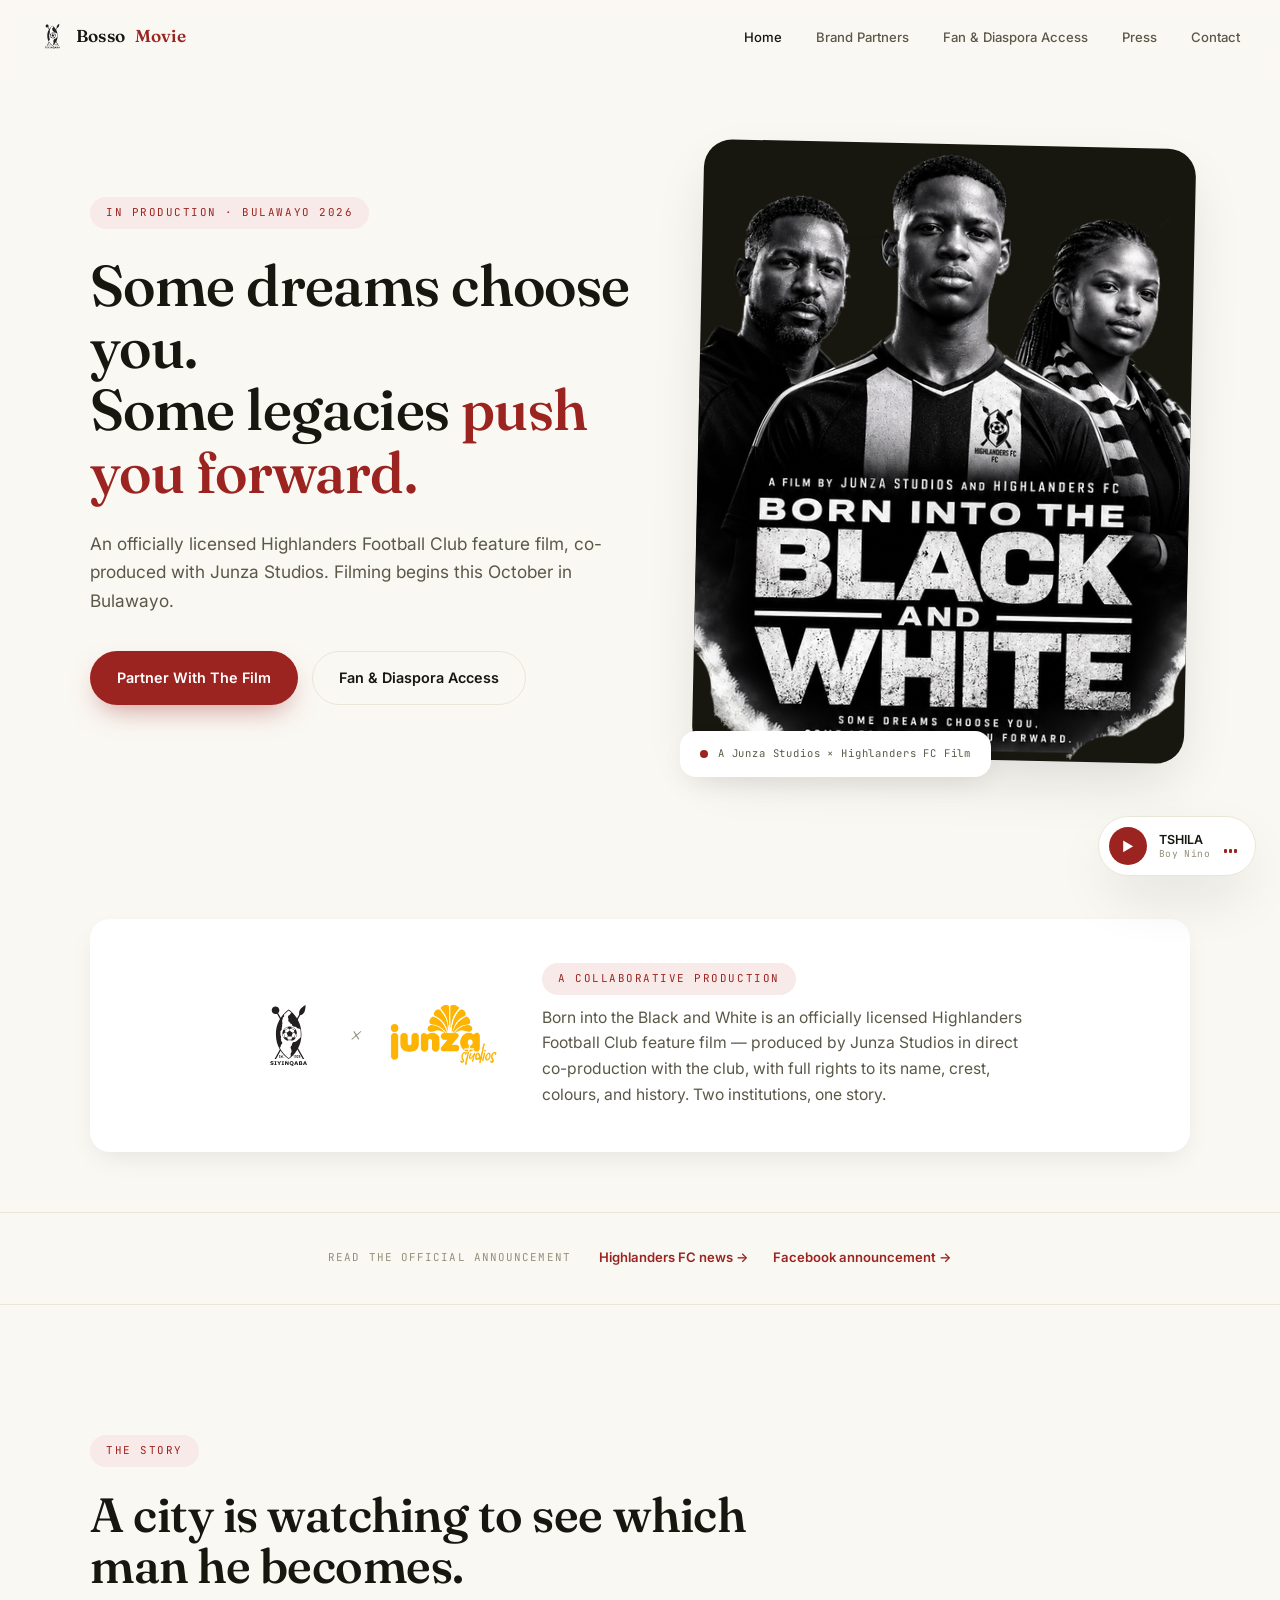
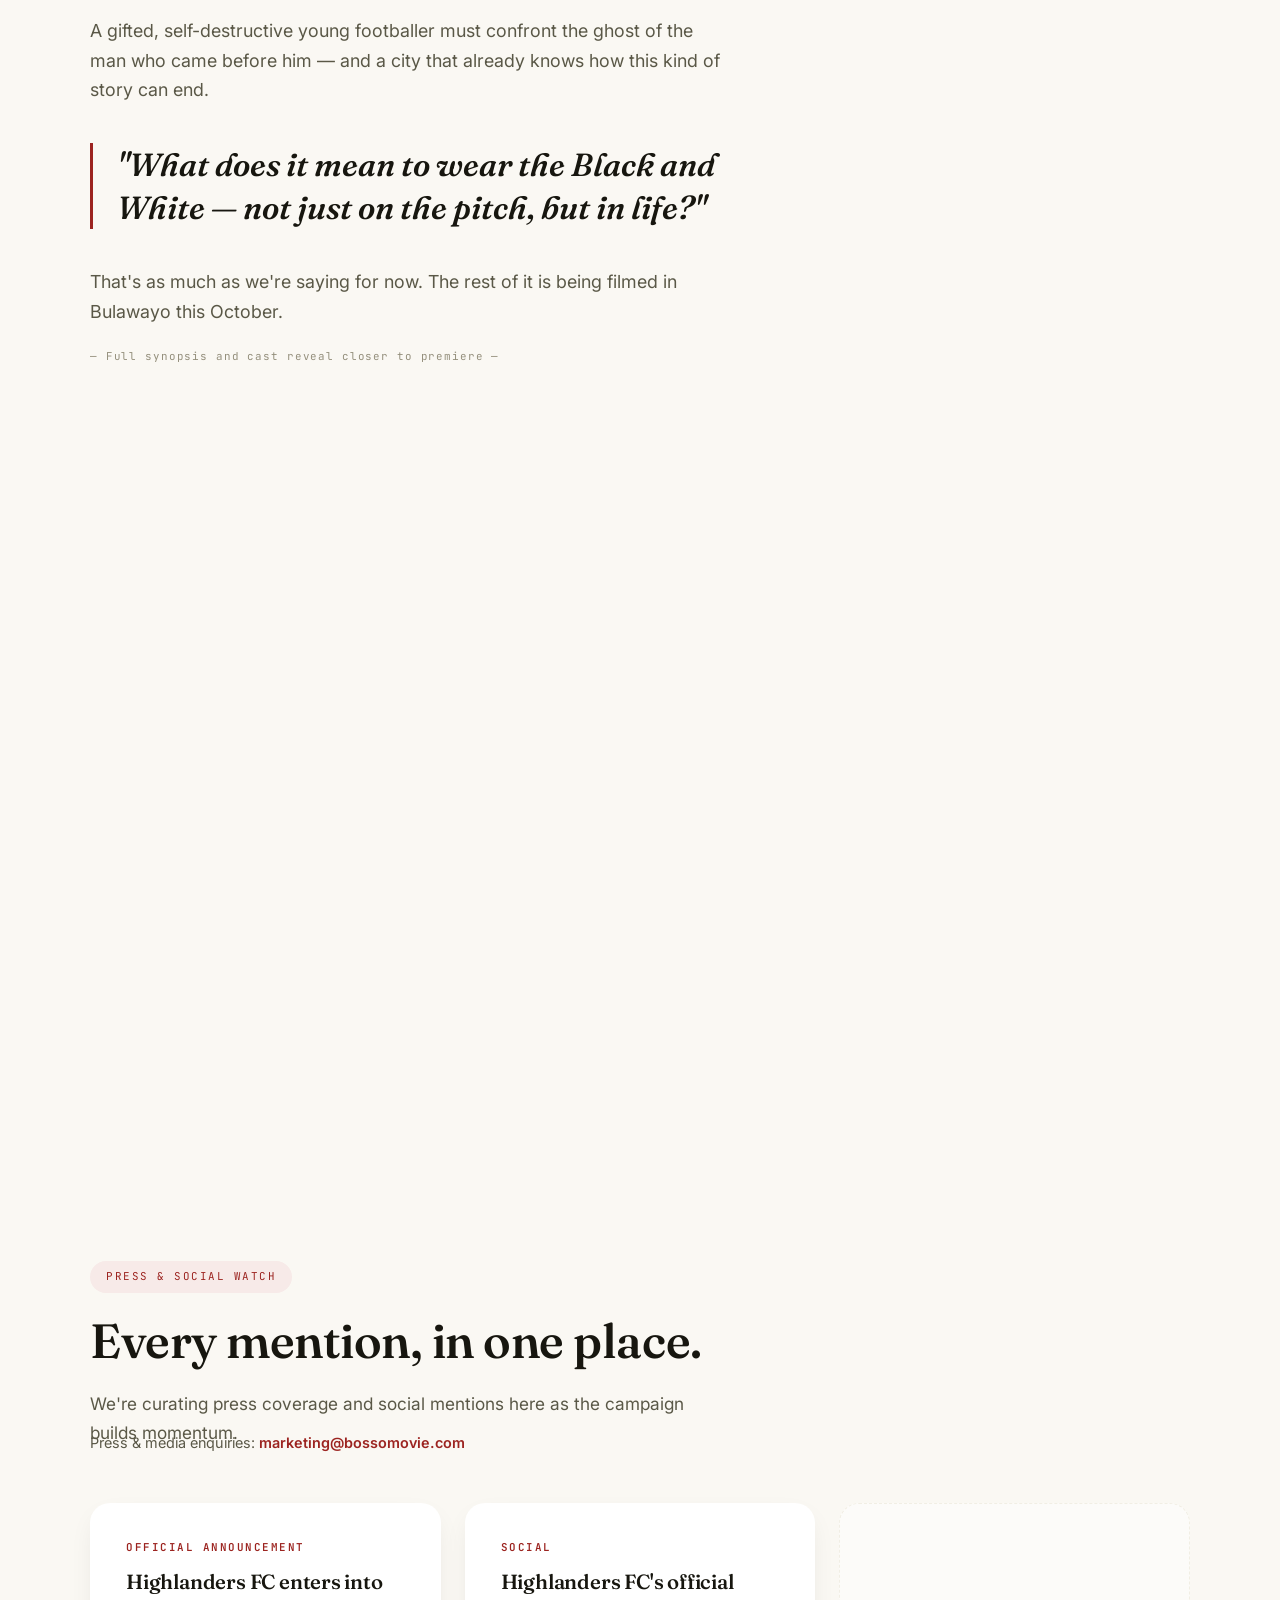
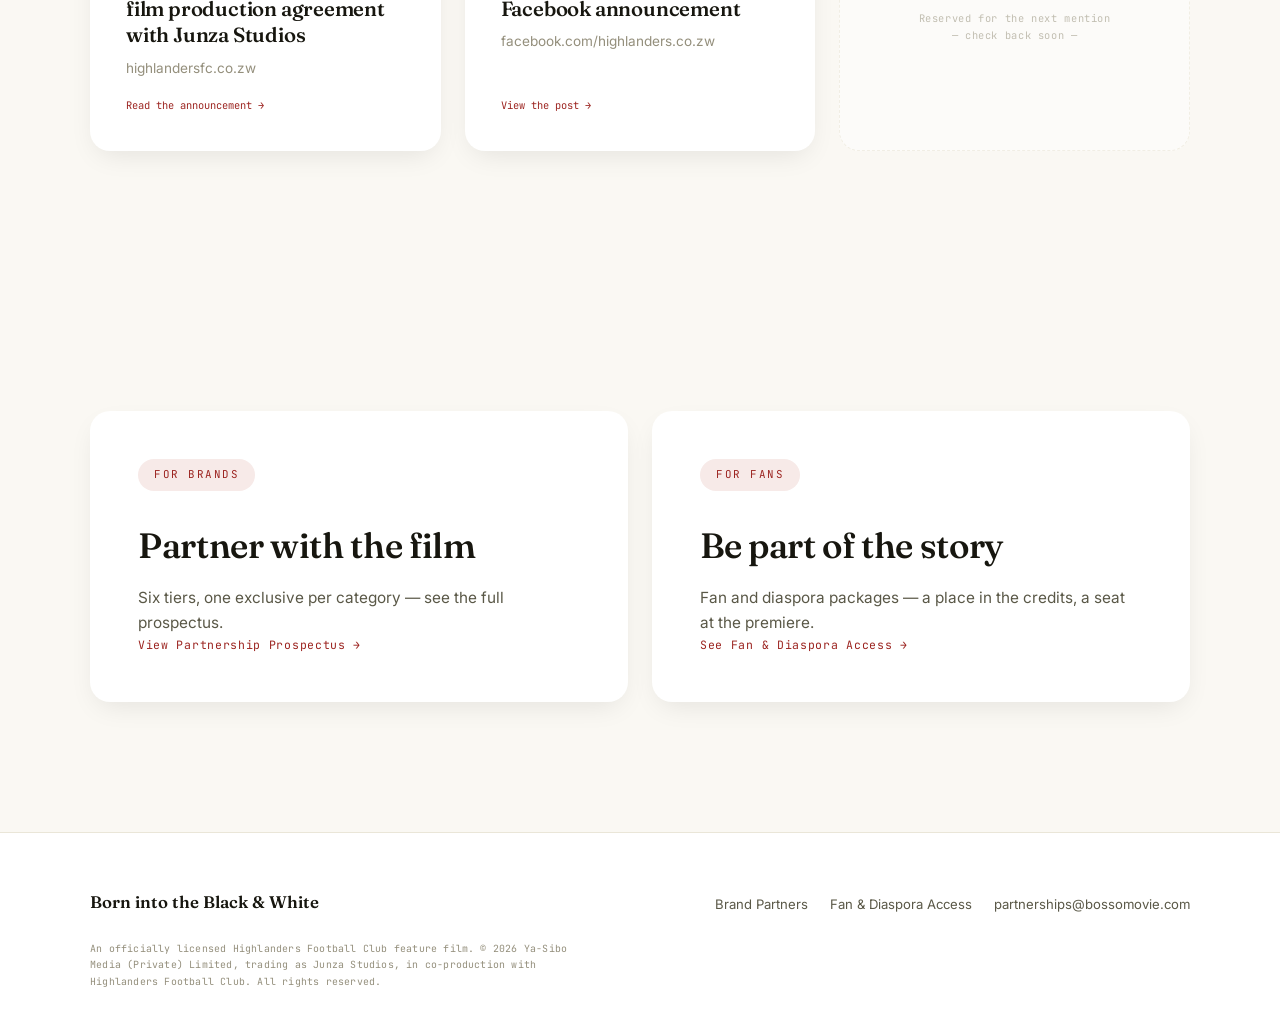
==== commit 44e4f97e: "Add files via upload" ====
--- a/index.html
+++ b/index.html
@@ -3,14 +3,44 @@
 <head>
 <meta charset="UTF-8">
 <meta name="viewport" content="width=device-width, initial-scale=1.0">
-<title>Born into the Black and White — A Film</title>
-<meta name="description" content="An officially licensed Highlanders FC feature film. Some dreams choose you. Some legacies push you forward.">
+<title>Bosso Movie — Born into the Black and White</title>
+<meta name="description" content="Bosso Movie: Born into the Black and White — an officially licensed Highlanders FC feature film. Some dreams choose you. Some legacies push you forward.">
+<meta name="robots" content="index, follow">
+<link rel="canonical" href="https://www.bossomovie.com/">
+<meta property="og:type" content="website">
+<meta property="og:site_name" content="Bosso Movie">
+<meta property="og:title" content="Bosso Movie — Born into the Black and White">
+<meta property="og:description" content="An officially licensed Highlanders FC feature film. Some dreams choose you. Some legacies push you forward.">
+<meta property="og:image" content="https://www.bossomovie.com/assets/poster.png">
+<meta property="og:url" content="https://www.bossomovie.com/">
+<meta name="twitter:card" content="summary_large_image">
+<meta name="twitter:title" content="Bosso Movie — Born into the Black and White">
+<meta name="twitter:description" content="An officially licensed Highlanders FC feature film. Some dreams choose you. Some legacies push you forward.">
+<meta name="twitter:image" content="https://www.bossomovie.com/assets/poster.png">
+<link rel="icon" href="favicon.svg" type="image/svg+xml">
+<link rel="icon" href="favicon.ico" sizes="any">
+<link rel="apple-touch-icon" href="assets/favicon/apple-touch-icon.png">
 <link rel="stylesheet" href="style.css">
+<script type="application/ld+json">
+{
+  "@context": "https://schema.org",
+  "@type": "Movie",
+  "name": "Born into the Black and White",
+  "alternateName": "Bosso Movie",
+  "description": "An officially licensed Highlanders Football Club feature film. Some dreams choose you. Some legacies push you forward.",
+  "image": "https://www.bossomovie.com/assets/poster.png",
+  "url": "https://www.bossomovie.com/",
+  "productionCompany": [
+    { "@type": "Organization", "name": "Junza Studios" },
+    { "@type": "SportsTeam", "name": "Highlanders Football Club" }
+  ]
+}
+</script>
 </head>
 <body>
 
 <nav class="site-nav">
-  <div class="brand">Born into the <span>Black &amp; White</span></div>
+  <div class="brand" style="display:flex;align-items:center;gap:10px;"><img src="assets/highlanders-logo.svg" alt="" style="height:26px;width:auto;" aria-hidden="true">Bosso <span>Movie</span></div>
   <ul>
     <li><a href="index.html" class="active">Home</a></li>
     <li><a href="partners.html">Brand Partners</a></li>
@@ -40,13 +70,30 @@
   </div>
 </header>
 
+<!-- COLLABORATION -->
+<section class="collab reveal">
+  <div class="wrap">
+    <div class="card collab-card">
+      <div class="collab-logos">
+        <img src="assets/highlanders-logo.svg" alt="Highlanders Football Club crest">
+        <span class="x">×</span>
+        <img src="assets/junza-studios-logo.webp" alt="Junza Studios logo">
+      </div>
+      <div class="collab-copy">
+        <div class="eyebrow" style="margin-bottom:10px;">A Collaborative Production</div>
+        <p>Born into the Black and White is an officially licensed Highlanders Football Club feature film — produced by Junza Studios in direct co-production with the club, with full rights to its name, crest, colours, and history. Two institutions, one story.</p>
+      </div>
+    </div>
+  </div>
+</section>
+
 <!-- TRUST STRIP -->
 <div class="trust reveal">
   <div class="wrap">
-    <p>An officially licensed Highlanders Football Club feature film</p>
+    <p>Read the official announcement</p>
     <div class="links">
-      <a href="https://highlandersfc.co.zw/news/highlanders-fc-enters-into-film-production-agreement-with-junza-studios" target="_blank" rel="noopener">Read the club's announcement →</a>
-      <a href="https://www.facebook.com/highlanders.co.zw/posts/highlanders-fc-enters-into-film-production-agreement-with-junza-studiosread-more/1788392476056149/" target="_blank" rel="noopener">See it on Facebook →</a>
+      <a href="https://highlandersfc.co.zw/news/highlanders-fc-enters-into-film-production-agreement-with-junza-studios" target="_blank" rel="noopener">Highlanders FC news →</a>
+      <a href="https://www.facebook.com/highlanders.co.zw/posts/highlanders-fc-enters-into-film-production-agreement-with-junza-studiosread-more/1788392476056149/" target="_blank" rel="noopener">Facebook announcement →</a>
     </div>
   </div>
 </div>
@@ -89,6 +136,7 @@
     <div class="eyebrow reveal">Press &amp; Social Watch</div>
     <h2 class="section-title reveal">Every mention, in one place.</h2>
     <p class="lede reveal">We're curating press coverage and social mentions here as the campaign builds momentum.</p>
+    <p class="lede reveal" style="margin-top:-16px;font-size:0.9rem;">Press &amp; media enquiries: <a href="mailto:marketing@bossomovie.com" style="color:var(--accent);font-weight:600;">marketing@bossomovie.com</a></p>
     <div class="press-grid reveal-stagger">
       <a class="press-card card" href="https://highlandersfc.co.zw/news/highlanders-fc-enters-into-film-production-agreement-with-junza-studios" target="_blank" rel="noopener">
         <div>
@@ -148,7 +196,7 @@
       <ul>
         <li><a href="partners.html">Brand Partners</a></li>
         <li><a href="fan-access.html">Fan &amp; Diaspora Access</a></li>
-        <li><a href="mailto:junzatv@gnail.com">junzatv@gnail.com</a></li>
+        <li><a href="mailto:partnerships@bossomovie.com">partnerships@bossomovie.com</a></li>
       </ul>
     </div>
     <div class="fine">An officially licensed Highlanders Football Club feature film. © 2026 Ya-Sibo Media (Private) Limited, trading as Junza Studios, in co-production with Highlanders Football Club. All rights reserved.</div>
--- a/style.css
+++ b/style.css
@@ -312,6 +312,26 @@
 .contact-people .who{font-family:'Inter';font-size:0.88rem;line-height:1.9;color:var(--ink-soft);}
 .contact-people .who b{font-family:'JetBrains Mono';color:var(--accent);display:block;font-size:0.64rem;letter-spacing:0.06em;text-transform:uppercase;}
 
-/* ---------- TERMS ---------- */
+/* ---------- COLLABORATION / LOGO STRIP ---------- */
+.collab{padding:60px 0;}
+.collab-card{
+  display:flex;align-items:center;justify-content:center;gap:44px;flex-wrap:wrap;
+  padding:44px;text-align:center;
+}
+.collab-logos{display:flex;align-items:center;gap:28px;flex-wrap:wrap;justify-content:center;}
+.collab-logos img{height:64px;width:auto;object-fit:contain;}
+.collab-logos .x{font-family:'Fraunces';font-size:1.4rem;color:var(--muted);font-style:italic;}
+.collab-copy{max-width:480px;text-align:left;}
+.collab-copy p{color:var(--ink-soft);font-size:0.98rem;}
+@media (max-width:780px){
+  .collab-card{flex-direction:column;text-align:center;}
+  .collab-copy{text-align:center;}
+}
+
+/* ---------- TRUST STRIP (logo variant) ---------- */
+.trust-logos{display:flex;align-items:center;gap:24px;}
+.trust-logos img{height:34px;width:auto;object-fit:contain;}
+.trust-logos .x{font-family:'Fraunces';font-style:italic;color:var(--muted);font-size:1rem;}
+
 .terms-block{background:var(--accent-soft);border-radius:var(--radius);padding:36px;}
 .terms-block p{color:var(--ink-soft);}
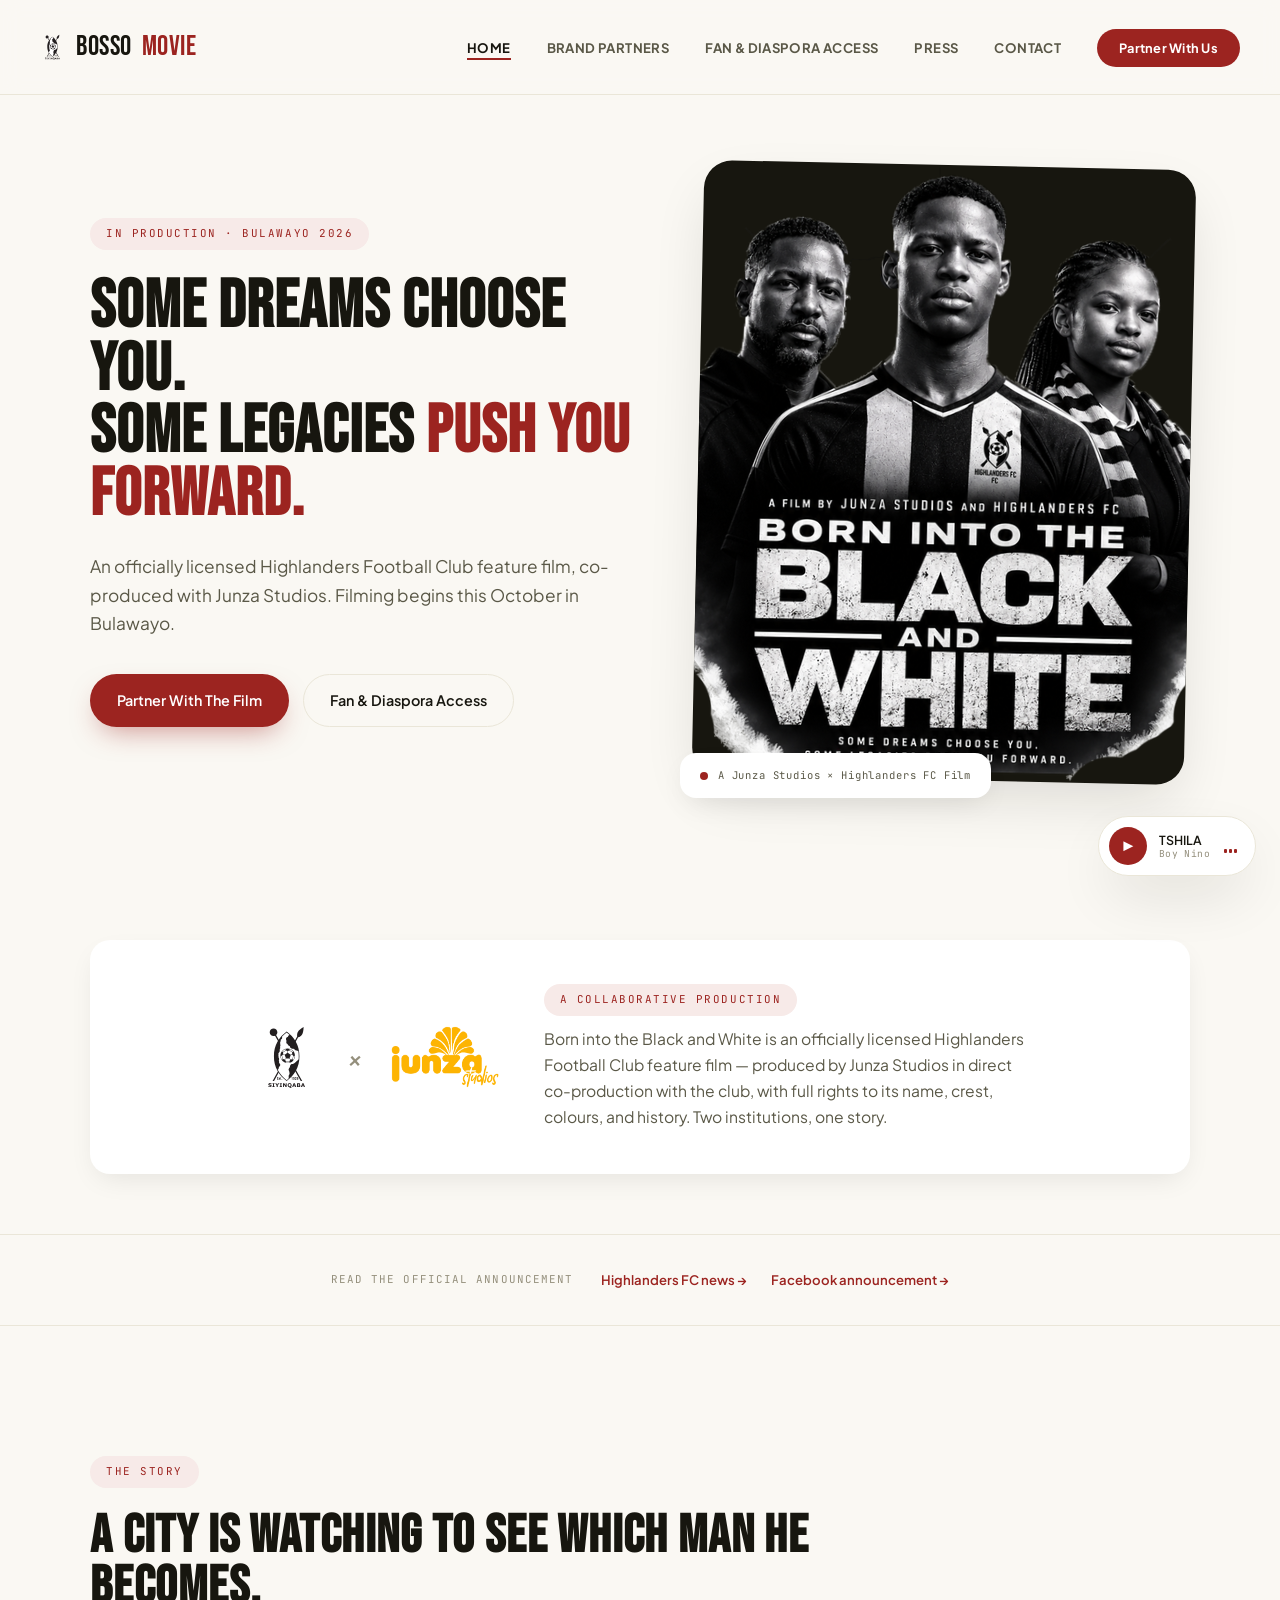
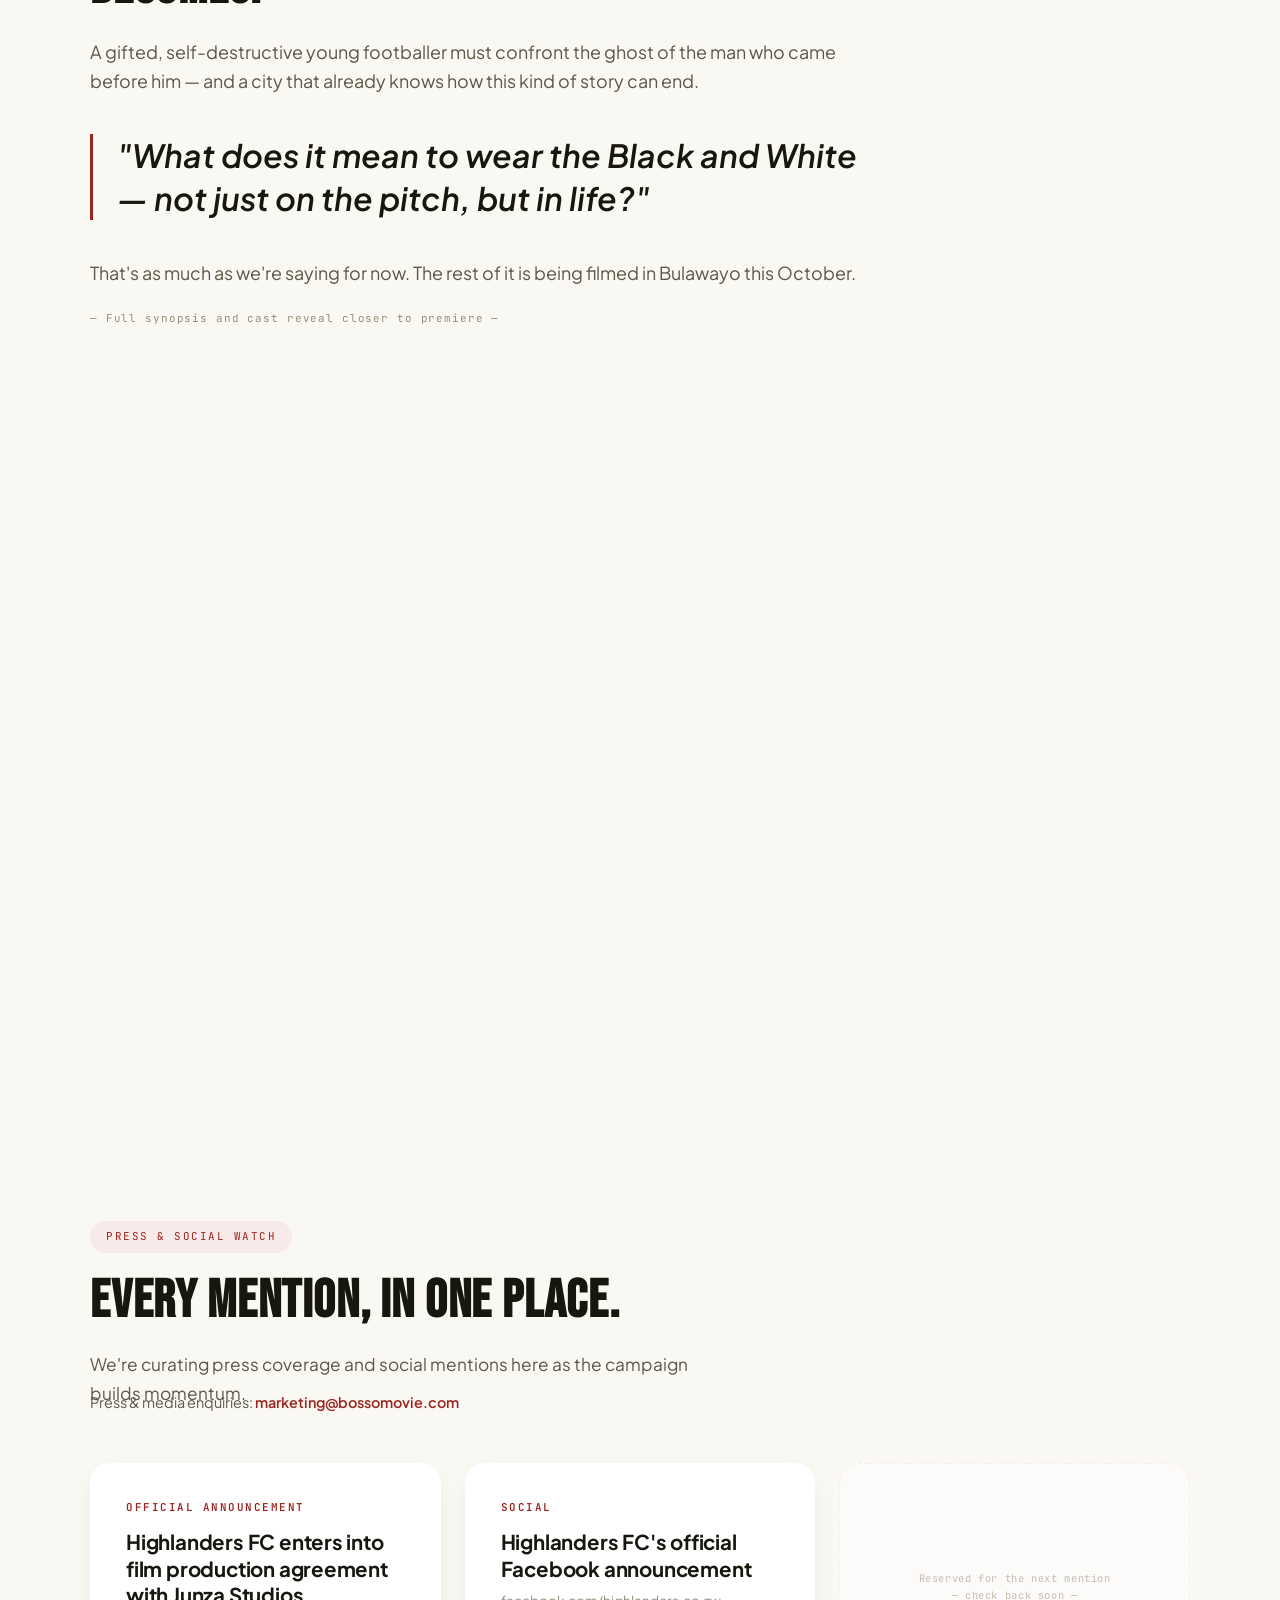
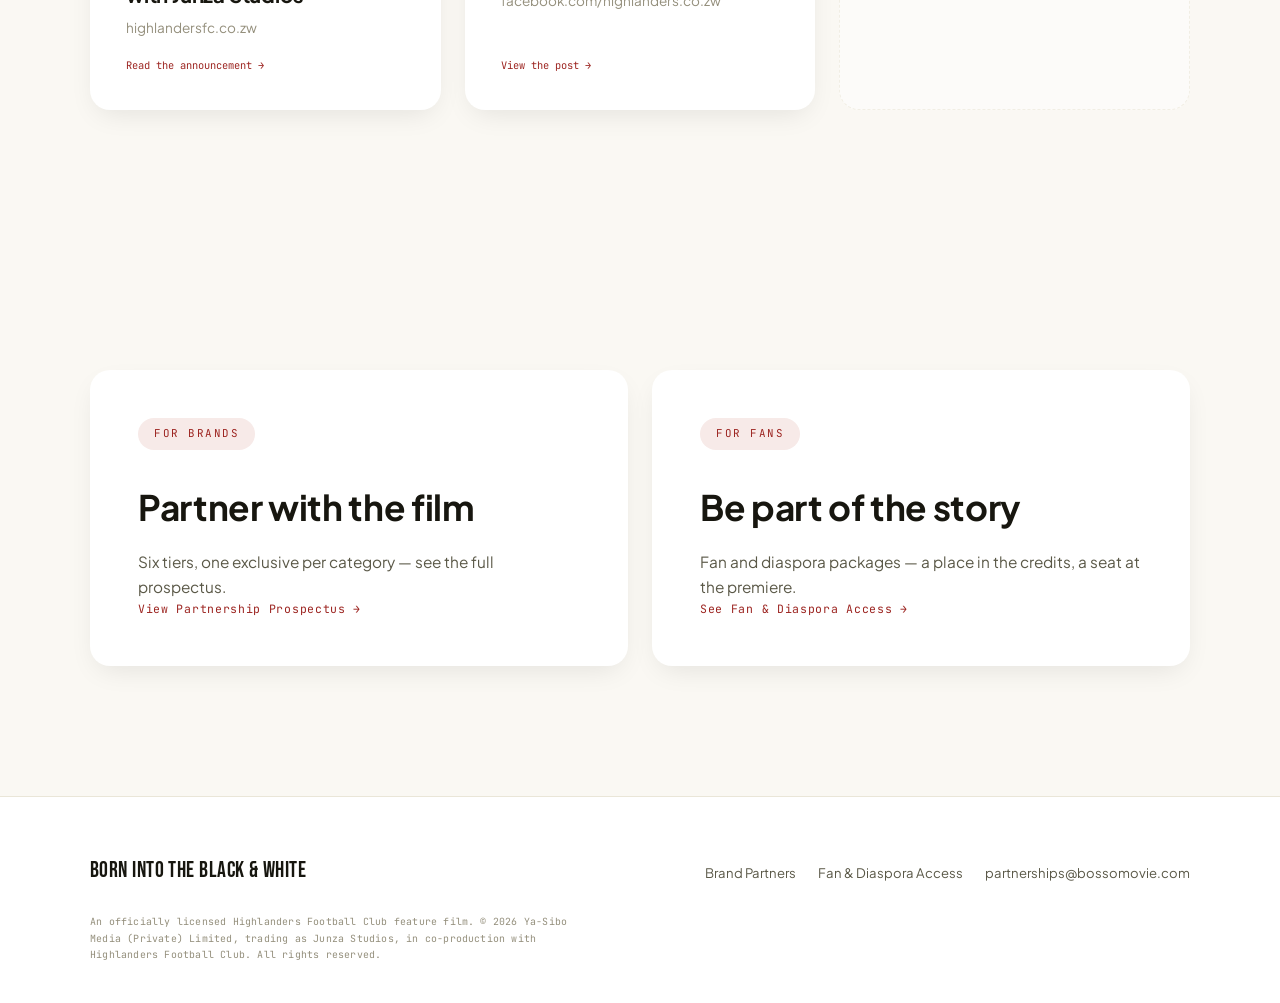
==== commit 8186c4e1: "Add files via upload" ====
--- a/index.html
+++ b/index.html
@@ -47,6 +47,7 @@
     <li><a href="fan-access.html">Fan &amp; Diaspora Access</a></li>
     <li><a href="index.html#press">Press</a></li>
     <li><a href="index.html#contact">Contact</a></li>
+    <li><a href="partners.html" class="nav-cta">Partner With Us</a></li>
   </ul>
   <button class="menu-toggle" aria-label="Menu">MENU</button>
 </nav>
--- a/style.css
+++ b/style.css
@@ -1,4 +1,4 @@
-@import url('https://fonts.googleapis.com/css2?family=Fraunces:opsz,wght@9..144,400;9..144,500;9..144,600;9..144,700&family=Inter:wght@400;500;600;700&family=JetBrains+Mono:wght@500;600&display=swap');
+@import url('https://fonts.googleapis.com/css2?family=Bebas+Neue&family=Plus+Jakarta+Sans:ital,wght@0,400;0,500;0,600;0,700;0,800;1,500;1,600&family=JetBrains+Mono:wght@500;600;700&display=swap');
 
 :root{
   --bg:#faf8f3;
@@ -23,16 +23,22 @@
 body{
   background:var(--bg);
   color:var(--ink);
-  font-family:'Inter', sans-serif;
+  font-family:'Plus Jakarta Sans', sans-serif;
   line-height:1.65;
   -webkit-font-smoothing:antialiased;
 }
-h1,h2,h3,.display{
-  font-family:'Fraunces', serif;
-  font-optical-sizing:auto;
-  font-weight:560;
+h1,h2,.display{
+  font-family:'Bebas Neue', sans-serif;
+  text-transform:uppercase;
+  letter-spacing:0.015em;
+  line-height:0.94;
+  color:var(--ink);
+}
+h3{
+  font-family:'Plus Jakarta Sans', sans-serif;
+  font-weight:700;
   letter-spacing:-0.01em;
-  line-height:1.08;
+  line-height:1.2;
   color:var(--ink);
 }
 .label{
@@ -66,19 +72,38 @@
 
 /* ---------- NAV ---------- */
 nav.site-nav{
-  position:sticky;top:0;z-index:100;background:rgba(250,248,243,0.88);
-  backdrop-filter:blur(10px);border-bottom:1px solid transparent;
+  position:sticky;top:0;z-index:100;background:rgba(250,248,243,0.92);
+  backdrop-filter:blur(10px);border-bottom:1px solid var(--line);
   display:flex;align-items:center;justify-content:space-between;
-  padding:22px 40px;transition:box-shadow .3s, border-color .3s;
-}
-nav.site-nav.scrolled{border-color:var(--line);box-shadow:0 4px 20px rgba(23,22,15,0.04);}
-nav.site-nav .brand{font-family:'Fraunces';font-size:1.08rem;font-weight:600;letter-spacing:0.01em;}
+  padding:24px 40px;transition:box-shadow .3s, padding .3s;
+}
+nav.site-nav.scrolled{box-shadow:0 8px 30px rgba(23,22,15,0.07);padding:16px 40px;}
+nav.site-nav .brand{
+  font-family:'Bebas Neue';font-size:1.75rem;letter-spacing:0.02em;
+  text-transform:uppercase;color:var(--ink);
+}
 nav.site-nav .brand span{color:var(--accent);}
-nav.site-nav ul{display:flex;gap:34px;list-style:none;align-items:center;}
-nav.site-nav a{font-family:'Inter';font-size:0.82rem;font-weight:500;color:var(--ink-soft);transition:color .2s;}
-nav.site-nav a:hover{color:var(--accent);}
+nav.site-nav ul{display:flex;gap:36px;list-style:none;align-items:center;}
+nav.site-nav a{
+  font-family:'Plus Jakarta Sans';font-size:0.82rem;font-weight:700;letter-spacing:0.03em;
+  text-transform:uppercase;color:var(--ink-soft);transition:color .2s;position:relative;padding-bottom:4px;
+}
+nav.site-nav a::after{
+  content:'';position:absolute;left:0;right:100%;bottom:0;height:2px;background:var(--accent);
+  transition:right .25s var(--ease);
+}
+nav.site-nav a:hover{color:var(--ink);}
+nav.site-nav a:hover::after{right:0;}
 nav.site-nav a.active{color:var(--ink);}
-nav.site-nav .menu-toggle{display:none;background:none;border:1px solid var(--line);border-radius:8px;padding:8px 12px;color:var(--ink);font-family:'JetBrains Mono';font-size:0.68rem;cursor:pointer;}
+nav.site-nav a.active::after{right:0;}
+nav.site-nav .nav-cta{
+  font-family:'Plus Jakarta Sans';font-weight:700;font-size:0.8rem;letter-spacing:0.02em;
+  background:var(--accent);color:#fff;padding:11px 22px;border-radius:999px;text-transform:none;
+  transition:background .2s, transform .2s;
+}
+nav.site-nav .nav-cta::after{display:none;}
+nav.site-nav .nav-cta:hover{background:var(--accent-deep);color:#fff;transform:translateY(-2px);}
+nav.site-nav .menu-toggle{display:none;background:none;border:1.5px solid var(--ink);border-radius:8px;padding:8px 12px;color:var(--ink);font-family:'JetBrains Mono';font-weight:700;font-size:0.68rem;cursor:pointer;}
 @media (max-width:820px){
   nav.site-nav ul{display:none;}
   nav.site-nav .menu-toggle{display:block;}
@@ -87,7 +112,7 @@
 
 /* ---------- BUTTONS ---------- */
 .btn{
-  display:inline-flex;align-items:center;gap:10px;font-family:'Inter';font-weight:600;font-size:0.9rem;
+  display:inline-flex;align-items:center;gap:10px;font-family:'Plus Jakarta Sans';font-weight:600;font-size:0.9rem;
   padding:14px 26px;border-radius:999px;border:1px solid transparent;cursor:pointer;
   transition:transform .25s var(--ease), box-shadow .25s var(--ease), background .25s;
 }
@@ -107,7 +132,7 @@
   font-family:'JetBrains Mono';font-size:0.68rem;letter-spacing:0.14em;text-transform:uppercase;
   color:var(--accent);background:var(--accent-soft);padding:7px 16px;border-radius:999px;margin-bottom:22px;
 }
-.section-title{font-size:clamp(1.9rem,4.2vw,3rem);margin-bottom:24px;max-width:760px;}
+.section-title{font-size:clamp(2.1rem,4.6vw,3.4rem);margin-bottom:24px;max-width:800px;}
 .lede{font-size:1.08rem;max-width:600px;color:var(--ink-soft);}
 
 /* ---------- MINI PLAYER ---------- */
@@ -125,7 +150,7 @@
 .player button:hover{background:var(--accent-deep);}
 .player button:focus-visible{outline:2px solid var(--accent);outline-offset:2px;}
 .player .meta{display:flex;flex-direction:column;line-height:1.15;}
-.player .meta .track{font-family:'Inter';font-weight:600;font-size:0.78rem;color:var(--ink);}
+.player .meta .track{font-family:'Plus Jakarta Sans';font-weight:600;font-size:0.78rem;color:var(--ink);}
 .player .meta .artist{font-family:'JetBrains Mono';font-size:0.6rem;letter-spacing:0.04em;color:var(--muted);}
 .eq{display:flex;align-items:flex-end;gap:2px;height:14px;margin-left:2px;}
 .eq span{width:3px;background:var(--accent);height:4px;border-radius:1px;animation:eq 0.9s ease-in-out infinite;animation-play-state:paused;}
@@ -139,7 +164,7 @@
 .hero{padding:70px 0 100px;overflow:hidden;}
 .hero .wrap{display:grid;grid-template-columns:1.05fr 0.95fr;gap:64px;align-items:center;}
 .hero-copy .eyebrow{margin-bottom:26px;}
-.hero-copy h1{font-size:clamp(2.3rem,4.6vw,3.6rem);margin-bottom:26px;}
+.hero-copy h1{font-size:clamp(2.6rem,5.2vw,4.3rem);margin-bottom:26px;}
 .hero-copy h1 em{color:var(--accent);font-style:normal;}
 .hero-copy p.lede{margin-bottom:36px;}
 .hero-actions{display:flex;gap:14px;flex-wrap:wrap;}
@@ -174,8 +199,8 @@
 .story-copy{max-width:64ch;}
 .story-copy p{font-size:1.12rem;margin-bottom:22px;color:var(--ink-soft);}
 .story-copy .theme-q{
-  font-family:'Fraunces';font-weight:560;font-size:clamp(1.4rem,2.6vw,2rem);color:var(--ink);
-  border-left:3px solid var(--accent);padding-left:24px;margin:38px 0;line-height:1.35;font-style:italic;
+  font-family:'Plus Jakarta Sans';font-weight:600;font-style:italic;font-size:clamp(1.4rem,2.6vw,2rem);color:var(--ink);
+  border-left:3px solid var(--accent);padding-left:24px;margin:38px 0;line-height:1.35;
 }
 .veil-note{font-family:'JetBrains Mono';font-size:0.68rem;letter-spacing:0.08em;color:var(--muted);margin-top:8px;}
 
@@ -204,7 +229,7 @@
 .press-grid{display:grid;grid-template-columns:repeat(3,1fr);gap:24px;margin-top:48px;}
 .press-card{min-height:190px;display:flex;flex-direction:column;justify-content:space-between;}
 .press-card .kind{color:var(--accent);margin-bottom:2px;}
-.press-card h3{font-size:1.28rem;margin:12px 0 8px;font-family:'Fraunces';font-weight:560;line-height:1.3;}
+.press-card h3{font-size:1.28rem;margin:12px 0 8px;line-height:1.3;}
 .press-card p.src-name{font-size:0.85rem;color:var(--muted);}
 .press-card .src{margin-top:18px;font-family:'JetBrains Mono';font-size:0.65rem;color:var(--accent);}
 .press-card.placeholder{opacity:0.55;border:1.5px dashed var(--line);box-shadow:none;justify-content:center;align-items:center;text-align:center;}
@@ -223,7 +248,7 @@
 /* ---------- FOOTER ---------- */
 footer{background:var(--surface);border-top:1px solid var(--line);padding:56px 0 40px;}
 .footer-row{display:flex;justify-content:space-between;align-items:center;flex-wrap:wrap;gap:16px;}
-footer .brand{font-family:'Fraunces';font-weight:600;font-size:1.05rem;}
+footer .brand{font-family:'Bebas Neue';font-size:1.4rem;letter-spacing:0.02em;text-transform:uppercase;}
 footer ul{list-style:none;display:flex;gap:22px;flex-wrap:wrap;}
 footer a{font-size:0.82rem;color:var(--ink-soft);}
 footer a:hover{color:var(--accent);}
@@ -239,7 +264,7 @@
 .data-table th, .data-table td{text-align:left;padding:18px 24px;border-bottom:1px solid var(--line);font-size:0.9rem;}
 .data-table tr:last-child td{border-bottom:none;}
 .data-table th{font-family:'JetBrains Mono';font-size:0.62rem;letter-spacing:0.1em;color:var(--accent);text-transform:uppercase;background:var(--accent-soft);}
-.data-table td.phase{font-family:'Fraunces';font-weight:600;font-size:1.05rem;}
+.data-table td.phase{font-family:'Plus Jakarta Sans';font-weight:700;font-size:1rem;}
 
 /* ---------- WHY GRID ---------- */
 .why-grid{display:grid;grid-template-columns:repeat(2,1fr);gap:24px;margin-top:16px;}
@@ -258,7 +283,7 @@
 .tier-card .cap{font-family:'JetBrains Mono';font-size:0.6rem;color:var(--muted);letter-spacing:0.05em;}
 .reveal-row{display:flex;align-items:center;gap:14px;margin-top:auto;padding-top:16px;border-top:1px dashed var(--line);}
 .reveal-btn{
-  font-family:'Inter';font-weight:600;font-size:0.78rem;
+  font-family:'Plus Jakarta Sans';font-weight:600;font-size:0.78rem;
   background:transparent;color:var(--ink);border:1px solid var(--line);border-radius:999px;padding:9px 18px;cursor:pointer;
   transition:border-color .2s, color .2s;
 }
@@ -285,7 +310,7 @@
 .dl-card h3{font-size:1.32rem;}
 .dl-card p{font-size:0.9rem;color:var(--ink-soft);}
 .dl-card a.dl-btn{
-  margin-top:auto;font-family:'Inter';font-weight:600;font-size:0.82rem;
+  margin-top:auto;font-family:'Plus Jakarta Sans';font-weight:600;font-size:0.82rem;
   background:var(--accent);color:#fff;padding:12px 18px;text-align:center;border-radius:10px;
   transition:background .2s;
 }
@@ -298,18 +323,18 @@
 .field label{font-family:'JetBrains Mono';font-size:0.64rem;letter-spacing:0.08em;text-transform:uppercase;color:var(--ink-soft);display:block;margin-bottom:8px;}
 .field input, .field select, .field textarea{
   width:100%;background:var(--surface);border:1px solid var(--line);border-radius:10px;
-  color:var(--ink);font-family:'Inter';font-size:0.96rem;padding:13px 14px;transition:border-color .2s;
+  color:var(--ink);font-family:'Plus Jakarta Sans';font-size:0.96rem;padding:13px 14px;transition:border-color .2s;
 }
 .field input:focus, .field select:focus, .field textarea:focus{ outline:none;border-color:var(--accent); }
 button.submit{
   margin-top:4px;align-self:flex-start;background:var(--accent);color:#fff;border:none;border-radius:999px;
-  font-family:'Inter';font-weight:600;font-size:0.9rem;padding:15px 30px;cursor:pointer;transition:background .2s, transform .25s;
+  font-family:'Plus Jakarta Sans';font-weight:600;font-size:0.9rem;padding:15px 30px;cursor:pointer;transition:background .2s, transform .25s;
 }
 button.submit:hover{background:var(--accent-deep);transform:translateY(-2px);}
 button.submit:focus-visible{outline:2px solid var(--accent);outline-offset:2px;}
 .form-status{font-family:'JetBrains Mono';font-size:0.7rem;color:var(--muted);min-height:1.2em;}
 .contact-people{margin-top:44px;display:flex;gap:44px;flex-wrap:wrap;}
-.contact-people .who{font-family:'Inter';font-size:0.88rem;line-height:1.9;color:var(--ink-soft);}
+.contact-people .who{font-family:'Plus Jakarta Sans';font-size:0.88rem;line-height:1.9;color:var(--ink-soft);}
 .contact-people .who b{font-family:'JetBrains Mono';color:var(--accent);display:block;font-size:0.64rem;letter-spacing:0.06em;text-transform:uppercase;}
 
 /* ---------- COLLABORATION / LOGO STRIP ---------- */
@@ -320,7 +345,7 @@
 }
 .collab-logos{display:flex;align-items:center;gap:28px;flex-wrap:wrap;justify-content:center;}
 .collab-logos img{height:64px;width:auto;object-fit:contain;}
-.collab-logos .x{font-family:'Fraunces';font-size:1.4rem;color:var(--muted);font-style:italic;}
+.collab-logos .x{font-family:'Plus Jakarta Sans';font-weight:600;font-size:1.4rem;color:var(--muted);font-style:italic;}
 .collab-copy{max-width:480px;text-align:left;}
 .collab-copy p{color:var(--ink-soft);font-size:0.98rem;}
 @media (max-width:780px){
@@ -331,7 +356,7 @@
 /* ---------- TRUST STRIP (logo variant) ---------- */
 .trust-logos{display:flex;align-items:center;gap:24px;}
 .trust-logos img{height:34px;width:auto;object-fit:contain;}
-.trust-logos .x{font-family:'Fraunces';font-style:italic;color:var(--muted);font-size:1rem;}
+.trust-logos .x{font-family:'Plus Jakarta Sans';font-weight:600;font-style:italic;color:var(--muted);font-size:1rem;}
 
 .terms-block{background:var(--accent-soft);border-radius:var(--radius);padding:36px;}
 .terms-block p{color:var(--ink-soft);}
